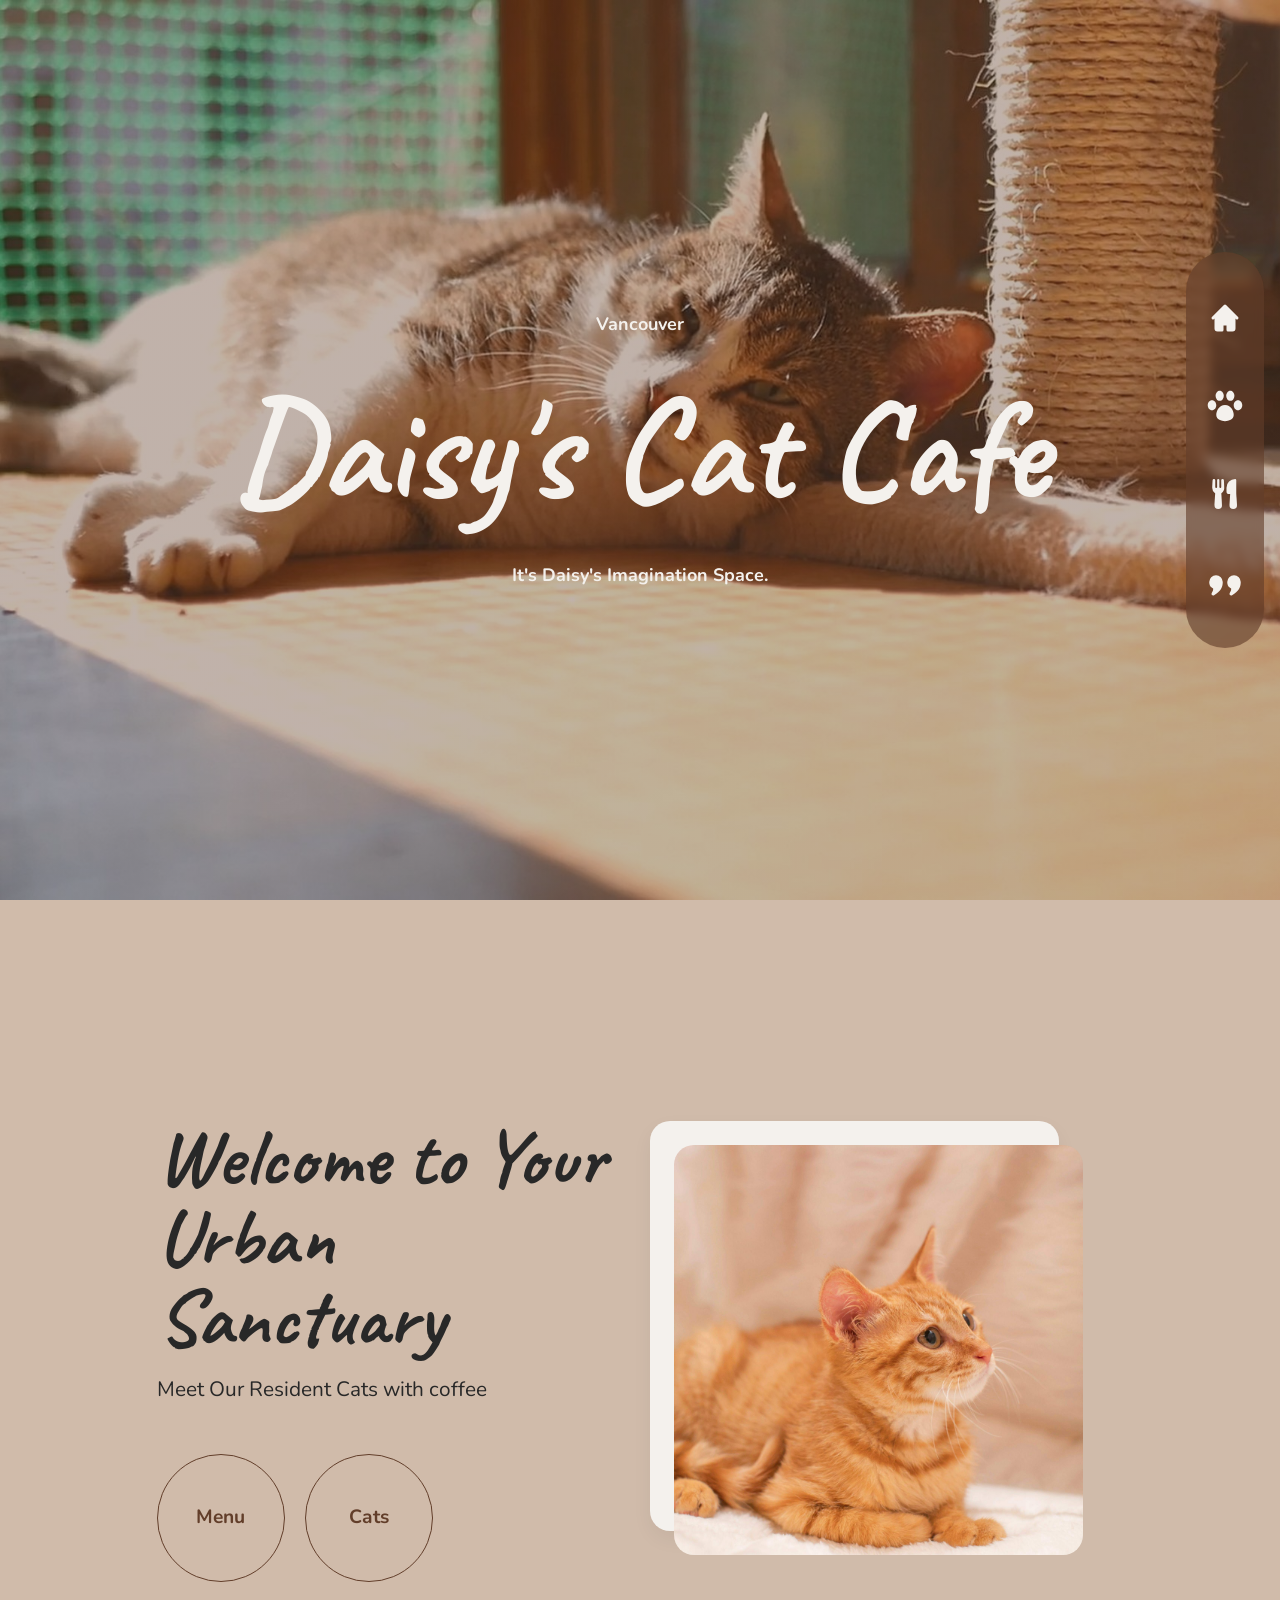
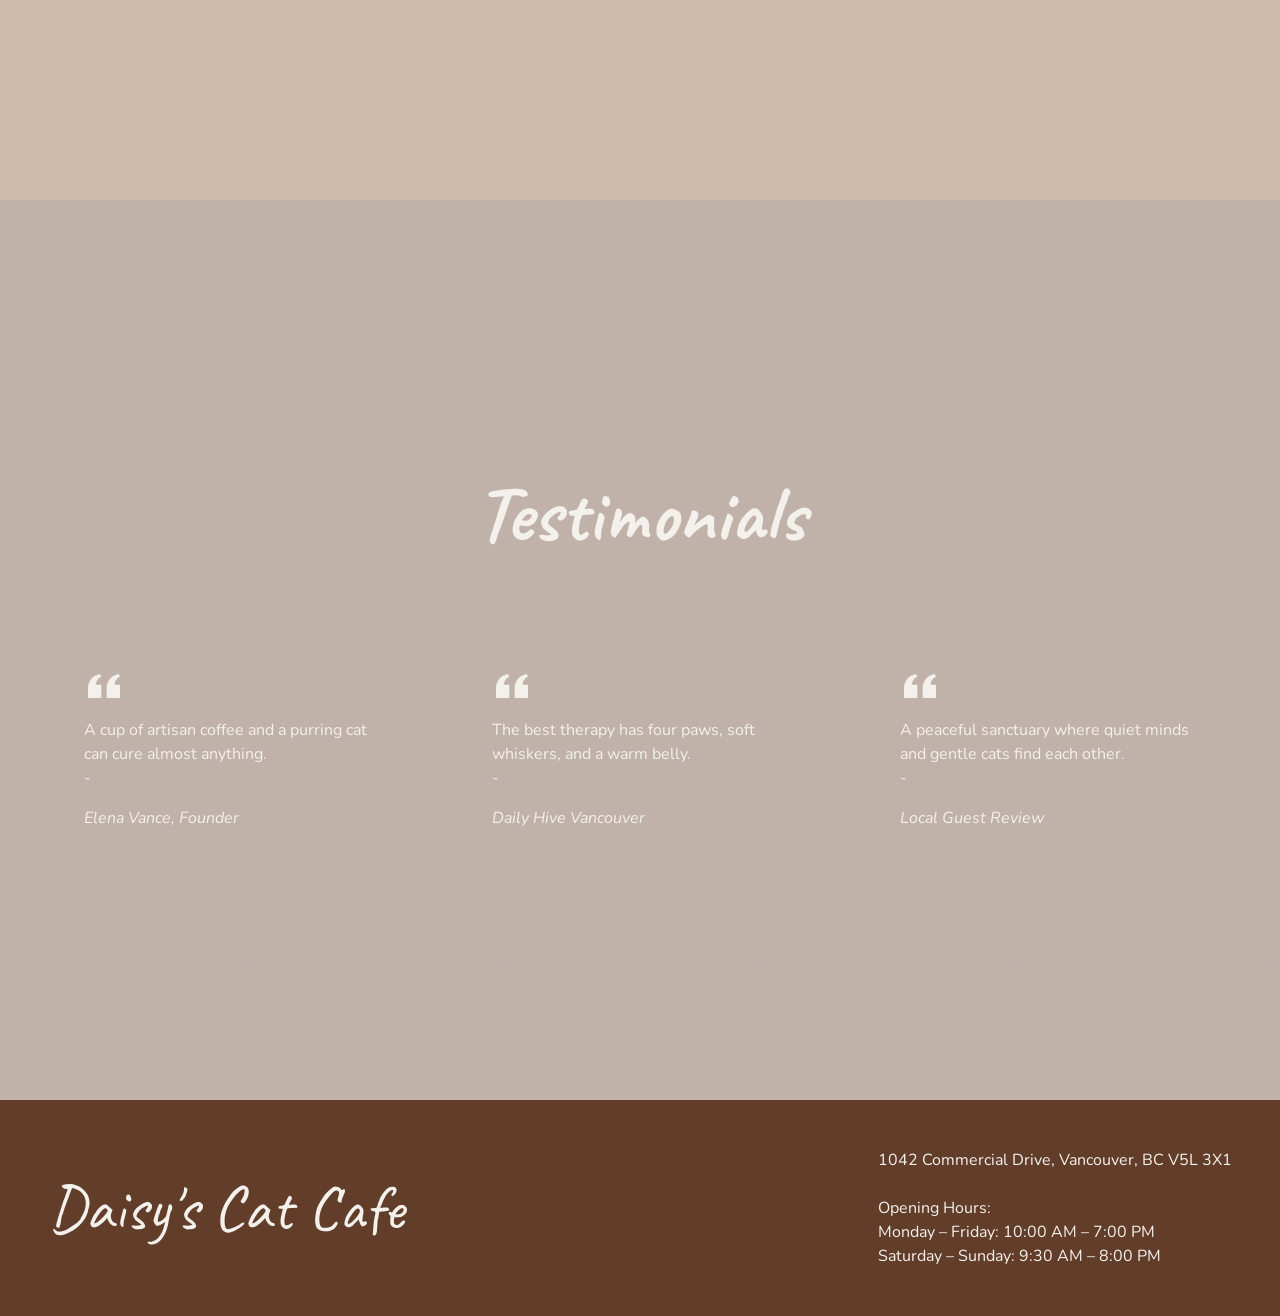
==== index.html @ c7d5223c "home and credits page completed" ====
<!doctype html>
<html lang="en">
  <head>
    <meta charset="utf-8" />
    <meta name="viewport" content="width=device-width,initial-scale=1" />
    <title>Country Website</title>
    <!-- favicon -->
    <link rel="icon" type="image/svg+xml" href="images/favicon.svg" />
    <link rel="icon" type="image/x-icon" href="images/favicon.ico" />
    <link
      rel="apple-touch-icon"
      sizes="180x180"
      href="images/apple-touch-icon.png"
    />
    <link rel="manifest" href="images/site.webmanifest" />
    <!-- Google Fonts -->
    <link rel="preconnect" href="https://fonts.googleapis.com" />
    <link rel="preconnect" href="https://fonts.gstatic.com" crossorigin />
    <link
      href="https://fonts.googleapis.com/css2?family=Caveat:wght@400..700&family=Playfair:ital,opsz,wght@0,5..1200,300..900;1,5..1200,300..900&family=Roboto:ital,wght@0,100..900;1,100..900&display=swap"
      rel="stylesheet"
    />
    <link rel="preconnect" href="https://fonts.googleapis.com" />
    <link rel="preconnect" href="https://fonts.gstatic.com" crossorigin />
    <link
      href="https://fonts.googleapis.com/css2?family=Caveat:wght@400..700&family=Nunito:ital,wght@0,200..1000;1,200..1000&family=Playfair:ital,opsz,wght@0,5..1200,300..900;1,5..1200,300..900&family=Roboto:ital,wght@0,100..900;1,100..900&display=swap"
      rel="stylesheet"
    />

    <link rel="stylesheet" href="styles/normalize-fwd.css" />
    <link rel="stylesheet" href="styles/styles.css" />
  </head>

  <body>
    <div class="fixed-background"></div>
    <div class="site-wrapper">
      <header class="site-header">
        <nav class="site-navigation" id="site-navigation">
          <ul class="nav-menu" id="header-menu">
            <li>
              <a href="index.html" class="icon-link" aria-label="Home">
                <svg
                  xmlns="http://www.w3.org/2000/svg"
                  viewBox="0 0 24 24"
                  width="36"
                  height="36"
                >
                  <path
                    fill="currentColor"
                    fill-rule="evenodd"
                    d="M11.293 3.293a1 1 0 0 1 1.414 0l6 6l2 2a1 1 0 0 1-1.414 1.414L19 12.414V19a2 2 0 0 1-2 2h-3a1 1 0 0 1-1-1v-3h-2v3a1 1 0 0 1-1 1H7a2 2 0 0 1-2-2v-6.586l-.293.293a1 1 0 0 1-1.414-1.414l2-2z"
                    clip-rule="evenodd"
                  />
                </svg>
              </a>
            </li>
            <li>
              <a href="cats.html">
                <svg xmlns="http://www.w3.org/2000/svg" viewBox="0 0 14 14" width="36" height="36" >
                  <path
                    fill="currentColor"
                    fill-rule="evenodd"
                    d="M4.933 1.084c-.494 0-.906.264-1.177.621a2.2 2.2 0 0 0-.425 1.326c0 .5.153.97.425 1.327c.271.357.683.62 1.177.62c.493 0 .905-.263 1.177-.62a2.2 2.2 0 0 0 .425-1.327c0-.499-.154-.97-.425-1.326c-.272-.357-.684-.621-1.177-.621m4.134 0c-.493 0-.905.264-1.177.621a2.2 2.2 0 0 0-.425 1.326c0 .5.154.97.425 1.327c.272.357.684.62 1.177.62c.494 0 .906-.263 1.178-.62s.425-.827.425-1.327c0-.499-.154-.97-.425-1.326c-.272-.357-.684-.621-1.178-.621m2.986 3.675c-1.014 0-1.658.982-1.658 1.947s.644 1.948 1.658 1.948s1.658-.982 1.658-1.948s-.644-1.947-1.658-1.947m-10.106 0C.933 4.759.289 5.74.289 6.706s.644 1.948 1.658 1.948s1.658-.982 1.658-1.948S2.96 4.76 1.947 4.76M7 6.609c-1.166 0-2.028.625-2.579 1.4c-.543.762-.816 1.708-.816 2.477c0 .9.541 1.525 1.201 1.9c.65.368 1.465.53 2.194.53c.73 0 1.543-.162 2.193-.53c.66-.375 1.202-1 1.202-1.9c0-.769-.273-1.715-.817-2.478c-.55-.774-1.412-1.4-2.578-1.4"
                    clip-rule="evenodd"
                  />
                </svg>
              </a>
            </li>

            <li>
              <a href="menu.html">
                <svg xmlns="http://www.w3.org/2000/svg" viewBox="0 0 24 24" width="36" height="36" >
                  <path
                    fill="currentColor"
                    d="M3.743 2.816A.88.88 0 0 1 5.5 2.88v4.494a.625.625 0 1 0 1.25 0V2.75a.75.75 0 0 1 1.5 0v4.624a.625.625 0 1 0 1.25 0V2.88a.88.88 0 0 1 1.757-.064C11.3 3.428 11.5 6.37 11.5 8c0 1.35-.67 2.544-1.692 3.267c-.216.153-.268.315-.263.397c.123 1.878.455 7.018.455 7.833a2.5 2.5 0 0 1-5 0c0-.816.332-5.955.455-7.833c.005-.082-.047-.244-.263-.397A4 4 0 0 1 3.5 8c0-1.63.2-4.572.243-5.184M13 7.75A5.75 5.75 0 0 1 18.75 2a.75.75 0 0 1 .75.75v8.5c0 .318.106 1.895.225 3.642l.005.083c.13 1.908.27 3.983.27 4.522a2.5 2.5 0 0 1-5 0c0-.514.128-2.611.252-4.534c.062-.971.125-1.912.172-2.61l.023-.353h-.697A1.75 1.75 0 0 1 13 10.25z"
                  />
                </svg>
              </a>
            </li>

            <li>
              <a href="credits.html">
                <svg xmlns="http://www.w3.org/2000/svg" viewBox="0 0 16 16" width="36" height="36" >
                  <path
                    fill="currentColor"
                    d="M4 5a3.01 3.01 0 0 0-3 3c0 .725.153 1.4.54 1.956c.274.397.746.63 1.196.88c.005.79-.005.984-.629 2.023c-.407.678.377 1.443 1.045 1.02c1.418-.902 2.384-1.709 3.006-2.66C6.78 10.27 7 9.208 7 8a3.005 3.005 0 0 0-3-3m8 0a3.01 3.01 0 0 0-3 3c0 .725.153 1.4.54 1.956c.274.397.746.63 1.196.88c.005.79-.004.984-.629 2.023c-.407.678.377 1.443 1.045 1.02c1.418-.902 2.384-1.709 3.006-2.66C14.78 10.27 15 9.208 15 8a3.005 3.005 0 0 0-3-3"
                  />
                </svg>
              </a>
            </li>
          </ul>
        </nav>
      </header>

      <main class="site-main">
        <header class="page-header">
          <video
            class="hero-video"
            autoplay
            muted
            loop
            playsinline
            poster="images/hero-poster.jpg"
          >
            <source src="media/banner.mp4" type="video/mp4" />
            Your browser does not support the video tag.
          </video>

          <div class="hero-content">
            <p>Vancouver</p>
            <div>
              <h1>Daisy's Cat Cafe</h1>
              <p>It's Daisy's Imagination Space.</p>
            </div>
          </div>
        </header>

        <section id="about-me" class="section-about">
          <div class="about-card">
            <h2>Welcome to Your Urban Sanctuary</h2>
            <p>Meet Our Resident Cats with coffee</p>
            <div class="cta-button">
              <a href="menu.html"> Menu </a>
              <a href="cats.html"> Cats </a>
            </div>
          </div>
          <div class ="card-background">
            <img src="images/cat-4.jpg" alt="orange Cat picture" />
          </div>
        </section>

        <section id="testimonials" class="section-testimonials">
          <h2 class="testimonials-title">Testimonials</h2>
          <div class="testimonials-wrapper">
            <blockquote class="customer">
              <div class="customer-text">
                <svg
                  class="quote-icon"
                  aria-hidden="true"
                  viewBox="0 0 24 24"
                  width="40"
                  height="40"
                  fill="currentColor"
                >
                  <path
                    d="M14.017 21v-7.391c0-5.704 3.731-9.57 8.983-10.609l.995 2.151c-2.432.917-3.995 3.638-3.995 5.849h4v10h-9.983zm-14.017 0v-7.391c0-5.704 3.748-9.57 9-10.609l.996 2.151c-2.433.917-3.996 3.638-3.996 5.849h3.983v10h-9.983z"
                  />
                </svg>
                <p>
                  A cup of artisan coffee and a purring cat can cure almost
                  anything.<br />-
                </p>
                <cite class="customer-name">Elena Vance, Founder</cite>
              </div>
            </blockquote>

            <blockquote class="customer">
              <div class="customer-text">
                <svg
                  class="quote-icon"
                  aria-hidden="true"
                  viewBox="0 0 24 24"
                  width="40"
                  height="40"
                  fill="currentColor"
                >
                  <path
                    d="M14.017 21v-7.391c0-5.704 3.731-9.57 8.983-10.609l.995 2.151c-2.432.917-3.995 3.638-3.995 5.849h4v10h-9.983zm-14.017 0v-7.391c0-5.704 3.748-9.57 9-10.609l.996 2.151c-2.433.917-3.996 3.638-3.996 5.849h3.983v10h-9.983z"
                  />
                </svg>
                <p>
                  The best therapy has four paws, soft whiskers, and a warm
                  belly.<br />-
                </p>
                <cite class="customer-name">Daily Hive Vancouver</cite>
              </div>
            </blockquote>

            <blockquote class="customer">
              <div class="customer-text">
                <svg
                  class="quote-icon"
                  aria-hidden="true"
                  viewBox="0 0 24 24"
                  width="40"
                  height="40"
                  fill="currentColor"
                >
                  <path
                    d="M14.017 21v-7.391c0-5.704 3.731-9.57 8.983-10.609l.995 2.151c-2.432.917-3.995 3.638-3.995 5.849h4v10h-9.983zm-14.017 0v-7.391c0-5.704 3.748-9.57 9-10.609l.996 2.151c-2.433.917-3.996 3.638-3.996 5.849h3.983v10h-9.983z"
                  />
                </svg>
                <p>
                  A peaceful sanctuary where quiet minds and gentle cats find
                  each other.<br />-
                </p>
                <cite class="customer-name">Local Guest Review</cite>
              </div>
            </blockquote>
          </div>
        </section>
      </main>

      <footer id="contact" class="site-footer">
        <p class="site-logo">Daisy's Cat Cafe</p>
        <div class="footer-text">
          <p>
            1042 Commercial Drive, Vancouver, BC V5L 3X1 <br /><br />
            Opening Hours: <br />
            Monday – Friday: 10:00 AM – 7:00 PM <br />
            Saturday – Sunday: 9:30 AM – 8:00 PM
          </p>
        </div>
      </footer>
    </div>
  </body>
  <script src="scripts/scripts.js" ></script>
</html>
---- styles/styles.css ----
/*--------------------------------------------------------------
>>> TABLE OF CONTENTS:
----------------------------------------------------------------
# Generic (CALLED IN ANOTHER FILE)
	- Normalize
	- Box sizing
	- Media width
# Base
	- Typography
	- Elements
	- Links
# Layouts
# Components
	- Header
	- Main
	- Footer
--------------------------------------------------------------*/

/*--------------------------------------------------------------
# Base
--------------------------------------------------------------*/
:root {
  --bg-color: #f4f1ed;
  --primary-color: #d0bbaa;
  --secondary-color: #623e2a;
  --secondary-cover: #623e2a66;
}

/* Typography
--------------------------------------------- */
body {
  font-family: "Nunito", sans-serif;
  font-size: 1rem;
  font-weight: 400;
  line-height: 1.5;
  color: #282828;
  background-color: transparent;
  cursor: url("data:image/svg+xml;utf8,<svg xmlns='http://www.w3.org/2000/svg' viewBox='0 0 14 14' width='28' height='28'><path fill='%23C86D51' fill-rule='evenodd' clip-rule='evenodd' d='M4.933 1.084c-.494 0-.906.264-1.177.621a2.2 2.2 0 0 0-.425 1.326c0 .5.153.97.425 1.327c.271.357.683.62 1.177.62c.493 0 .905-.263 1.177-.62a2.2 2.2 0 0 0 .425-1.327c0-.499-.154-.97-.425-1.326c-.272-.357-.684-.621-1.177-.621m4.134 0c-.493 0-.905.264-1.177.621a2.2 2.2 0 0 0-.425 1.326c0 .5.154.97.425 1.327c.272.357.684.62 1.177.62c.494 0 .906-.263 1.178-.62s.425-.827.425-1.327c0-.499-.154-.97-.425-1.326c-.272-.357-.684-.621-1.178-.621m2.986 3.675c-1.014 0-1.658.982-1.658 1.947s.644 1.948 1.658 1.948s1.658-.982 1.658-1.948s-.644-1.947-1.658-1.947m-10.106 0C.933 4.759.289 5.74.289 6.706s.644 1.948 1.658 1.948s1.658-.982 1.658-1.948S2.96 4.76 1.947 4.76M7 6.609c-1.166 0-2.028.625-2.579 1.4c-.543.762-.816 1.708-.816 2.477c0 .9.541 1.525 1.201 1.9c.65.368 1.465.53 2.194.53c.73 0 1.543-.162 2.193-.53c.66-.375 1.202-1 1.202-1.9c0-.769-.273-1.715-.817-2.478c-.55-.774-1.412-1.4-2.578-1.4'/></svg>") 6 6, auto;

}

h1,
h2,
h3,
h4,
h5,
h6 {
  font-family: "Caveat", Times, serif;
  margin: 0;
  font-size: 1.75rem;
}

h1 {
  font-size: 5rem;
  line-height: 1;
  margin: 2rem 0;
  color: var(--bg-color);
}

h2 {
  font-size: 5rem;
}

h3 {
  font-size: 4rem;
}

@media (min-width: 50em) {
  h1 {
    font-size: 9rem;
  }
}

p {
  margin: 0;
  padding: 0;
}

/* Elements
--------------------------------------------- */
ul {
  text-decoration: none;
  padding: 0;
  margin: 0;
}
section {
  padding: 0 1rem;
}

/* Links
--------------------------------------------- */
a,
a:visited {
  color: var(--secondary-color);
  text-decoration: none;
}

a:hover,
a:focus,
a:active {
  text-decoration: underline;
}

/*--------------------------------------------------------------
# Layout
--------------------------------------------------------------*/
.site-wrapper {
  background-color: transparent;
  margin: 0 auto;
  width: 100%;
  overflow-x: hidden;
}
/*--------------------------------------------------------------
# Components
--------------------------------------------------------------*/

/* Header
--------------------------------------------- */
.site-header {
  background-color: #623e2a9f;
  backdrop-filter: blur(5px);
  display: flex;
  position: fixed;
  bottom: 0;
  left: 0;
  right: 0;
  padding: 0;
  z-index: 1000;
}
.site-navigation {
  width: 100%;
}
.site-navigation ul {
  list-style: none;
  padding: 0;
  margin: 0;
  display: flex;
  justify-content: space-around;
  align-items: center;
}
.site-navigation a {
  display: block;
  padding: 1rem;
  color: var(--bg-color);
}

@media (min-width: 65em) {
  .site-header {
    left: auto;
    top: 50%;
    bottom: auto;
    transform: translateY(-50%);
    border-radius: 50px;
    padding: 2rem 0;
    margin: 0 1rem 0 0;
  }

  .site-navigation {
    padding: 0 5px;
  }

  .site-navigation ul {
    display: flex;
    flex-direction: column;
    justify-content: space-around;
    gap: 20px;
  }

  .site-navigation a {
    display: flex;
    justify-content: center;
    align-items: center;
    transition:
      transform 0.2s ease,
      opacity 0.2s ease;
  }

  .site-navigation a :hover {
    color: white;
    transform: scale(1.05);
  }
}

/* Footer
--------------------------------------------- */
.site-footer {
  color: #f4f1ed;
  background-color: var(--secondary-color);
  display: flex;
  flex-direction: column;
  gap: 2rem;
  padding: 2rem 1rem 9rem 1rem;
  align-items: center;
  text-align: center;
}

.site-logo {
  font-family: "Caveat", Times, serif;
  font-size: 3rem;
}

@media (min-width: 50em) {
  .site-footer {
    flex-direction: row;
    justify-content: space-between;
    align-items: center;
    padding: 3rem;
  }
  .footer-text {
    text-align: left;
  }
  .site-logo {
    font-family: "Caveat", Times, serif;
    font-size: 4rem;
  }
}
/* ------------------------ */

/* Main
--------------------------------------------- */

/* Home Page */

.page-header {
  display: flex;
  flex-direction: column;
  align-items: center;
  justify-content: center;
  width: 100%;
  height: 800px;
}

.page-header video {
  width: 100%;
  height: 100%;
  object-fit: cover;
  object-position: center;
  position: relative;
}

.hero-content {
  position: absolute;
  top: 0;
  left: 0;
  right: 0;

  display: flex;
  flex-direction: column;
  justify-content: space-between;
  text-align: center;
  padding: 4rem 0;

  width: 100%;
  height: inherit;
  color: var(--bg-color);
  background-image: linear-gradient(
    var(--secondary-cover),
    var(--secondary-cover)
  );
}

.hero-content p {
  font-weight: 700;
  font-size: large;
}

@media (min-width: 50em) {
  .page-header {
    height: 100vh;
  }

  .page-header p {
    padding: 0.5rem 5rem;
    border-radius: 50px;
  }
  .hero-content {
    justify-content: center;
  }
}

.section-about {
  display: flex;
  flex-direction: column;
  align-items: flex-start;
  justify-content: center;
  padding: 10%;
  background-color: var(--primary-color);
}

.card-background {
  position: relative;
  display: block;
  margin: 2.5rem;
  border-radius: 20px;
  order: -1;
  width: 80%;
}
.card-background::before {
  content: "";
  position: absolute;
  top: -24px;
  left: -24px;
  width: 100%;
  height: 100%;
  background-color: var(--bg-color);
  border-radius: 20px;
  z-index: 0;
  box-shadow: 0 8px 20px rgba(0, 0, 0, 0.05);
}
.section-about img {
  position: relative;
  display: block;
  width: 100%;
  height: auto;
  aspect-ratio: 1 / 1;
  object-fit: cover;
  border-radius: 20px;
  z-index: 3;
}

.about-card {
  display: flex;
  flex-direction: column;
  padding: 2rem 0;
  gap: 10px;
}
.about-card h2 {
  font-size: 3rem;
  line-height: 1;
}
.cta-button {
  display: flex;
  gap: 20px;
  width: 100%;
  justify-content: end;
  margin: 2rem 0 0 0;
}

.cta-button a {
  display: flex;
  width: 5rem;
  aspect-ratio: 1/1;
  border: 1px solid var(--secondary-color);
  border-radius: 50%;
  align-items: center;
  justify-content: center;
}

.cta-button a:hover {
  background-color: var(--secondary-color);
  color: var(--bg-color);
  font-weight: 500;
  text-decoration: none;
}

@media (min-width: 50em) {
  .section-about {
    flex-direction: row;
    align-items: center;
    justify-content: center;
    gap: 1rem;
    height: 100vh;
  }
  .card-background {
    width: 40%;
  }
  .section-about img {
    width: auto;
  }
  .about-card {
    order: -1;
    width: 45%;
    gap: 1rem;
  }
  .about-card h2 {
    font-size: 5rem;
  }
  .about-card p {
    font-size: 1.3rem;
  }
  .cta-button {
    justify-content: start;
  }
  .cta-button a {
    font-weight: 700;
    font-size: larger;
    width: 8rem;
  }
}

.fixed-background {
  position: fixed;
  top: 0;
  left: 0;
  width: 100vw;
  height: 100vh;
  background-image: url("../images/quote-bg.jpg");
  background-size: cover;
  background-position: top center;
  background-repeat: no-repeat;
  z-index: -1;
}

.section-testimonials {
  display: flex;
  flex-direction: column;
  align-items: center;
  padding: 5rem 10%;
  color: var(--bg-color);
  background-image: linear-gradient(
    var(--secondary-cover),
    var(--secondary-cover)
  );
  -webkit-backdrop-filter: blur(10px);
  backdrop-filter: blur(10px);
}
.testimonials-wrapper {
  display: flex;
  flex-direction: column;
  justify-content: center;
  gap: 2rem;
}
.testimonials-title {
  padding-bottom: 2rem;
}

.customer-text {
  display: flex;
  flex-direction: column;
  justify-content: start;
  align-items: start;
  gap: 1rem;
}

@media (min-width: 50em) {
  .section-testimonials {
    height: 100vh;
    justify-content: center;
    gap: 3rem;
    padding: 1rem;
  }
  .testimonials-wrapper {
    flex-direction: row;
    flex-wrap: wrap;
    gap: auto;
  }
  .customer {
    width: calc(25% - 1rem);
  }
  .customer-text {
    flex-direction: column;
    justify-content: space-between;
    height: 10rem;
  }
}

/* Cats Page */

/* Menu Page */

/* credits Page */
.white-background {
  background-color: var(--bg-color);
  margin: 5%;
  padding: 5%;
  border-radius: 20px;

  display: flex;
  flex-direction: column;
  justify-content: center;
  align-items: start;
  gap: 2rem;
}
.dark-text {
  color: var(--secondary-color);
  font-size: 4rem;
}
.references {
  width: 100%;
}
.bottom-line {
  border-bottom: 1px solid var(--secondary-color);
  font-family: "Nunito", sans-serif;
  font-size: 1.5rem;
  line-height: 3rem;
  margin-bottom: 1rem;
}

@media (min-width: 50em) {
  .white-background {
    margin: 10%;
    padding: 10%;
  }
  .dark-text {
    font-size: 6rem;
  }
}
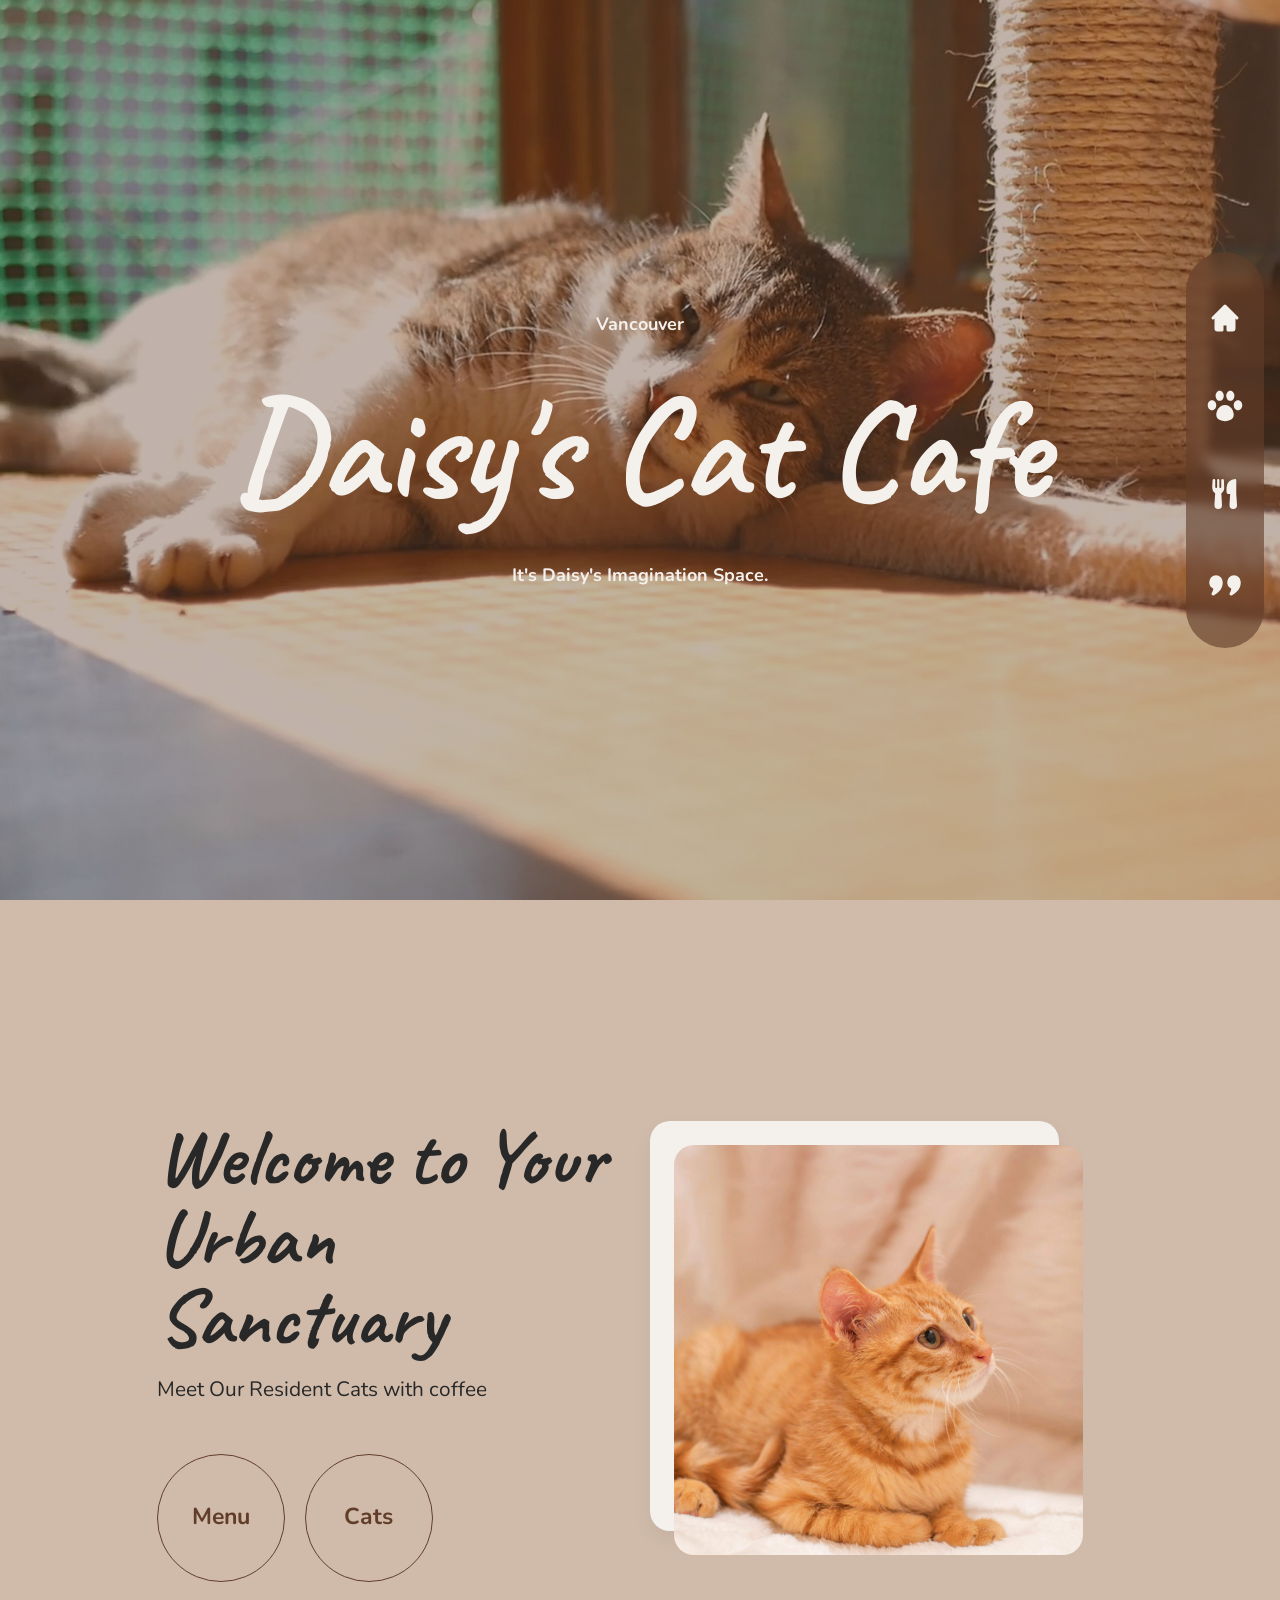
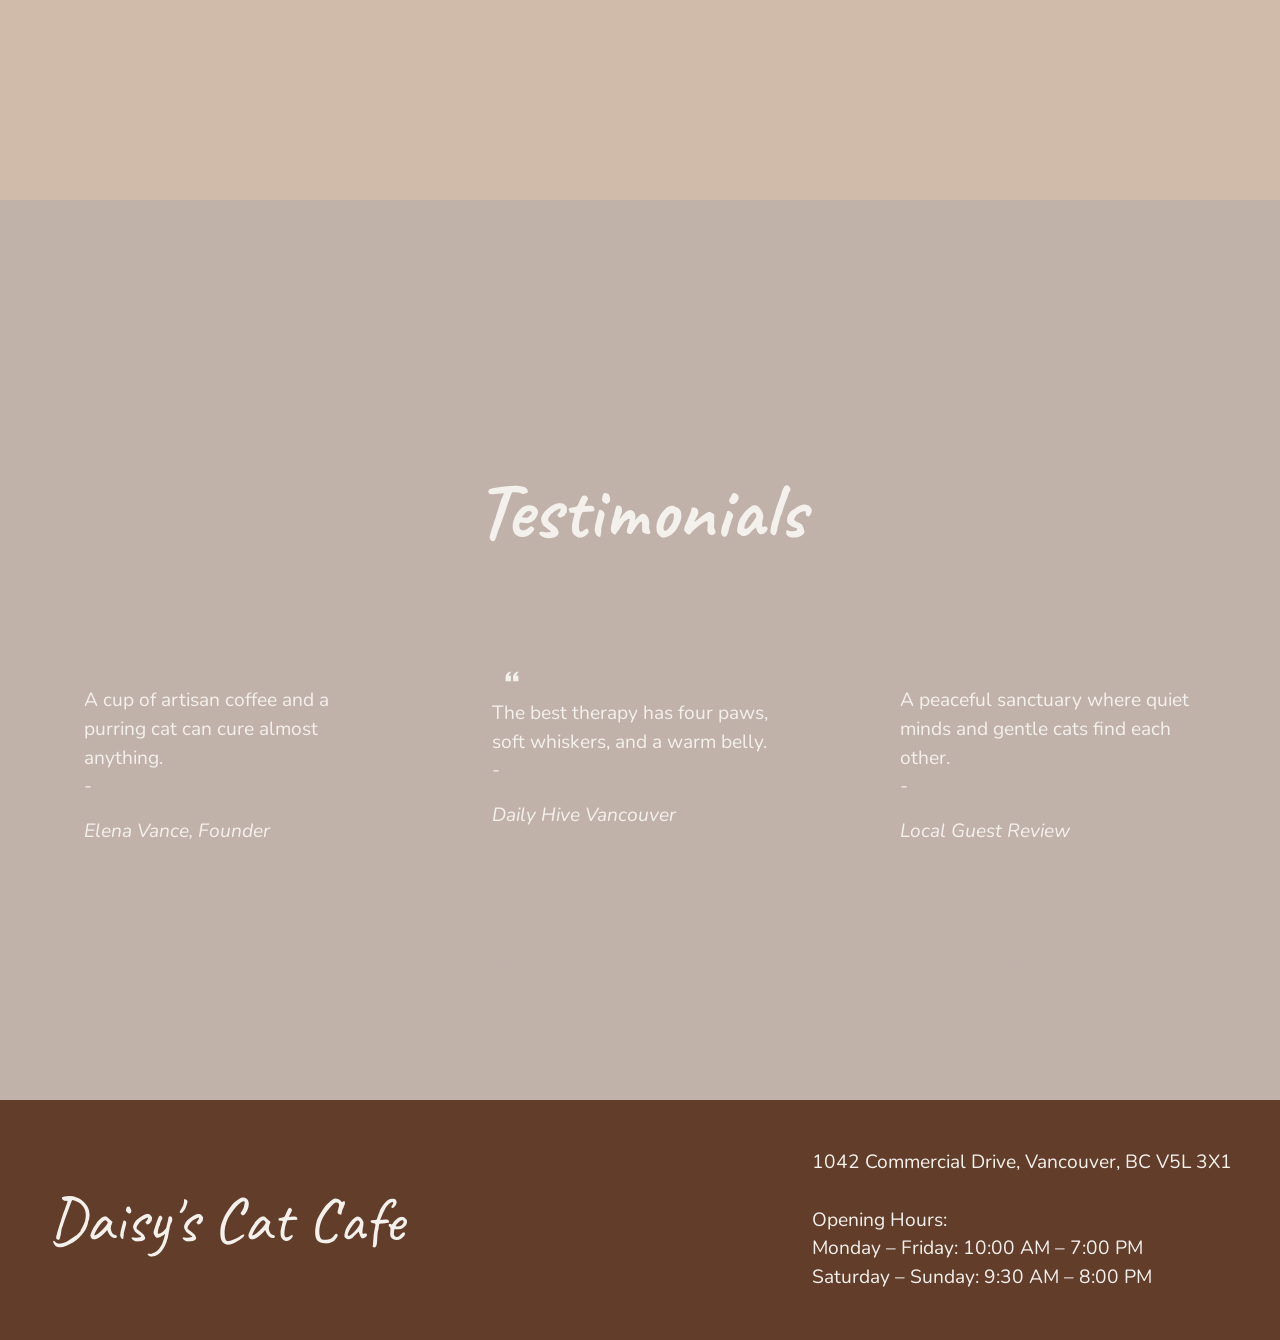
==== commit 4016ef88: "cats page completed" ====
--- a/index.html
+++ b/index.html
@@ -115,7 +115,7 @@
           </div>
         </header>
 
-        <section id="about-me" class="section-about">
+        <section id="about-me" class="section-about primary-bg">
           <div class="about-card">
             <h2>Welcome to Your Urban Sanctuary</h2>
             <p>Meet Our Resident Cats with coffee</p>
--- a/styles/styles.css
+++ b/styles/styles.css
@@ -30,7 +30,7 @@
 --------------------------------------------- */
 body {
   font-family: "Nunito", sans-serif;
-  font-size: 1rem;
+  font-size: 1.2rem;
   font-weight: 400;
   line-height: 1.5;
   color: #282828;
@@ -76,6 +76,7 @@
   padding: 0;
 }
 
+
 /* Elements
 --------------------------------------------- */
 ul {
@@ -284,6 +285,8 @@
   align-items: flex-start;
   justify-content: center;
   padding: 10%;
+}
+.primary-bg{
   background-color: var(--primary-color);
 }
 
@@ -455,6 +458,100 @@
 }
 
 /* Cats Page */
+.display-none{
+  display:none;
+}
+.white-bg{
+  background-color: var(--bg-color);
+}
+.round-bottom-corner{
+  border-radius: 0 0 50px 50px;
+}
+.cat-details-table{
+  text-align: left;
+  width: 100%;
+  max-width: 500px;
+  margin-left: 1rem;
+}
+.cat-details-table th {
+  width: 80px;        
+  text-align: left;
+  vertical-align: top;
+  padding: 0.5rem 1rem 0.5rem 0;
+  font-family: var(--font-body, sans-serif);
+  font-weight: 700;
+  white-space: nowrap;    
+}
+.cat-details-table td {
+  text-align: left;
+  padding: 0.5rem 0;
+  line-height: 1.5;
+}
+.sr-only {
+  position: absolute;
+  width: 1px;
+  height: 1px;
+  padding: 0;
+  margin: -1px;
+  overflow: hidden;
+  clip: rect(0, 0, 0, 0);
+  border: 0;
+}
+.cats-grid{
+  display: flex;
+  flex-direction: column;
+  width:100%;
+  padding:2rem 10%;
+  gap:1rem;
+  margin:5rem 0;
+}
+.cat-card{
+  padding:0;
+  margin:0;
+}
+.cat-card img{
+  display:block;
+  width:100%;
+  height:100%;
+  aspect-ratio: 1/1;
+  object-fit: cover;
+  object-position: center;
+  border-radius: 20px;
+}
+.cat-info{
+  margin:1rem 0;
+  display:flex;
+  flex-direction: column;
+  gap:0;
+}
+.cat-age{
+  font-size:1rem;
+}
+.cat-name{
+  font-size: 2rem;
+  line-height: 1.5;
+}
+
+@media (min-width: 50em) {
+  .round-bottom-corner{
+  border-radius: 0;
+  }
+  .cats-grid{
+  display: grid;
+  grid-template-columns: repeat(3, 1fr);  
+  gap: 2.5rem 1.5rem;  
+  max-width: 70rem; 
+  margin: 0 auto; 
+  padding: 0 1.5rem; 
+  margin-bottom: 5rem;
+  }
+  .cat-card img{
+    height:auto;
+  }
+  .white-bg{
+    background-color: var(--primary-color);
+  }
+}
 
 /* Menu Page */
 
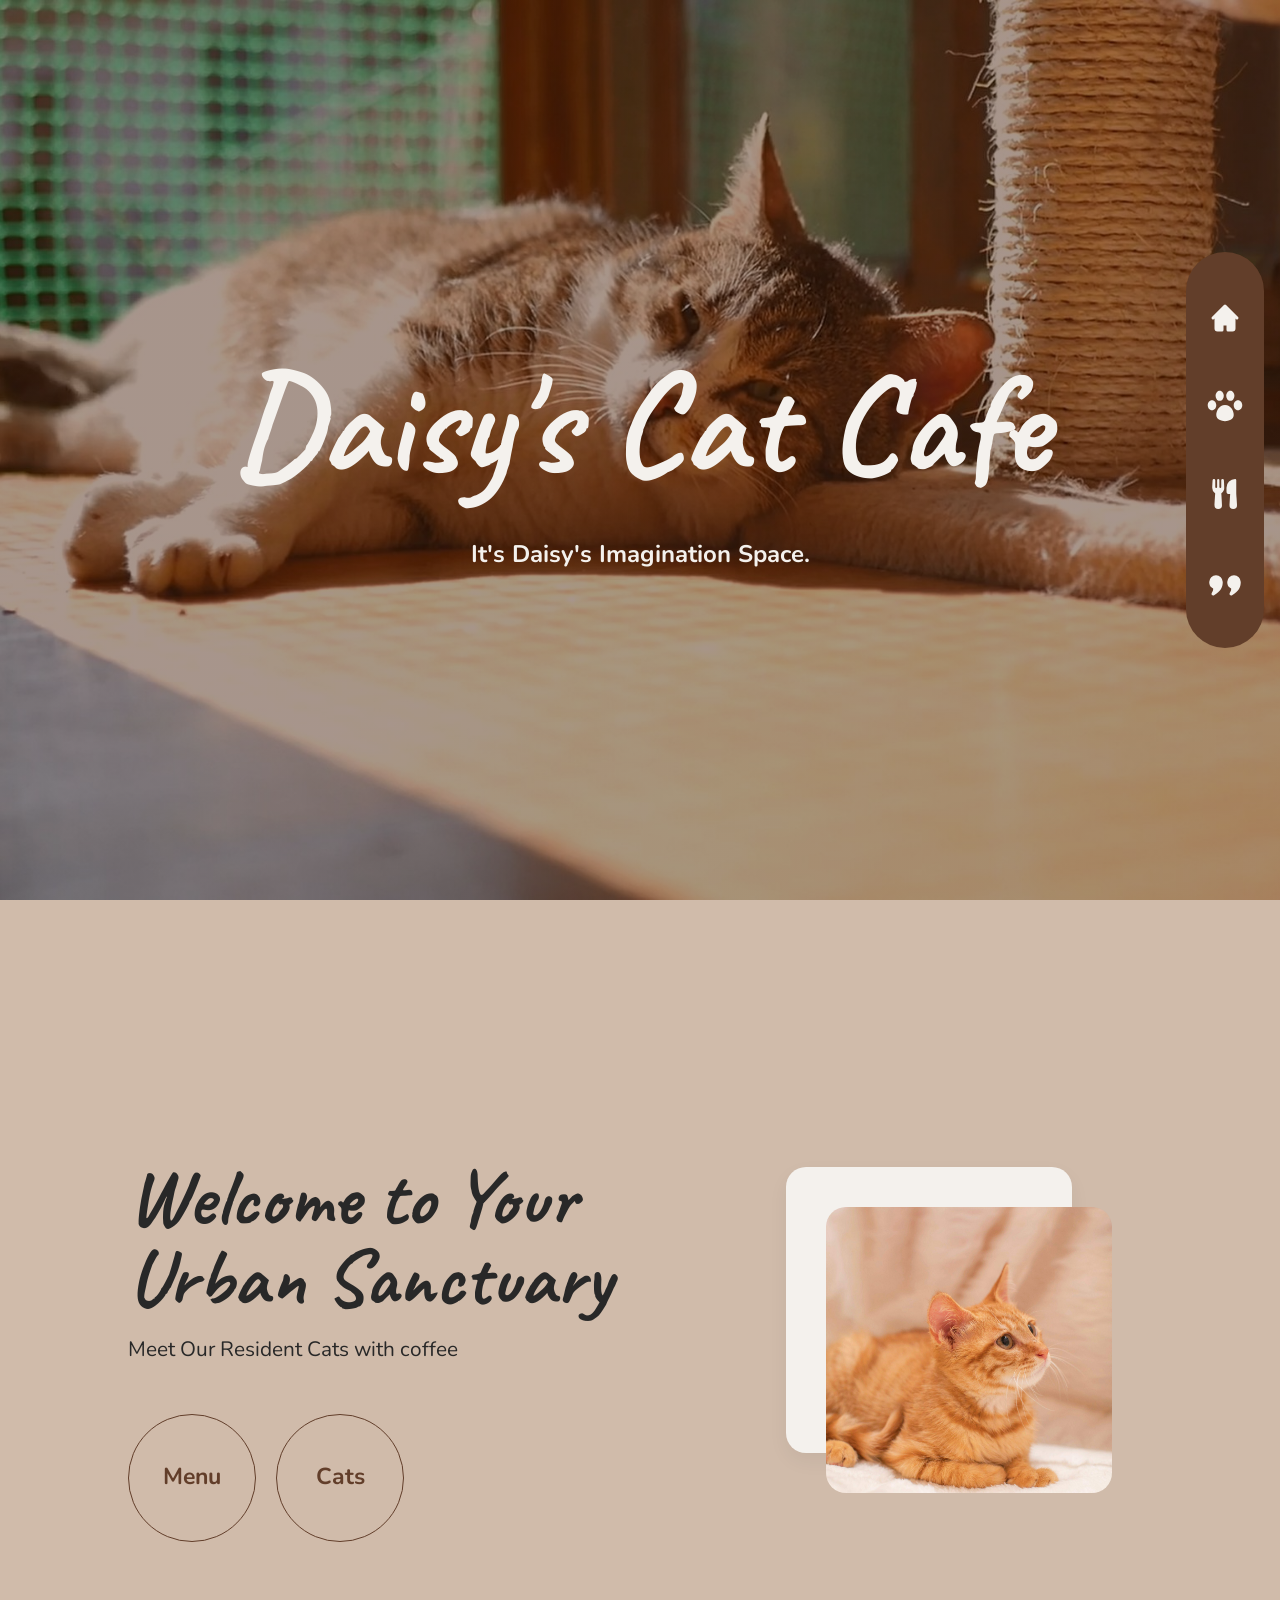
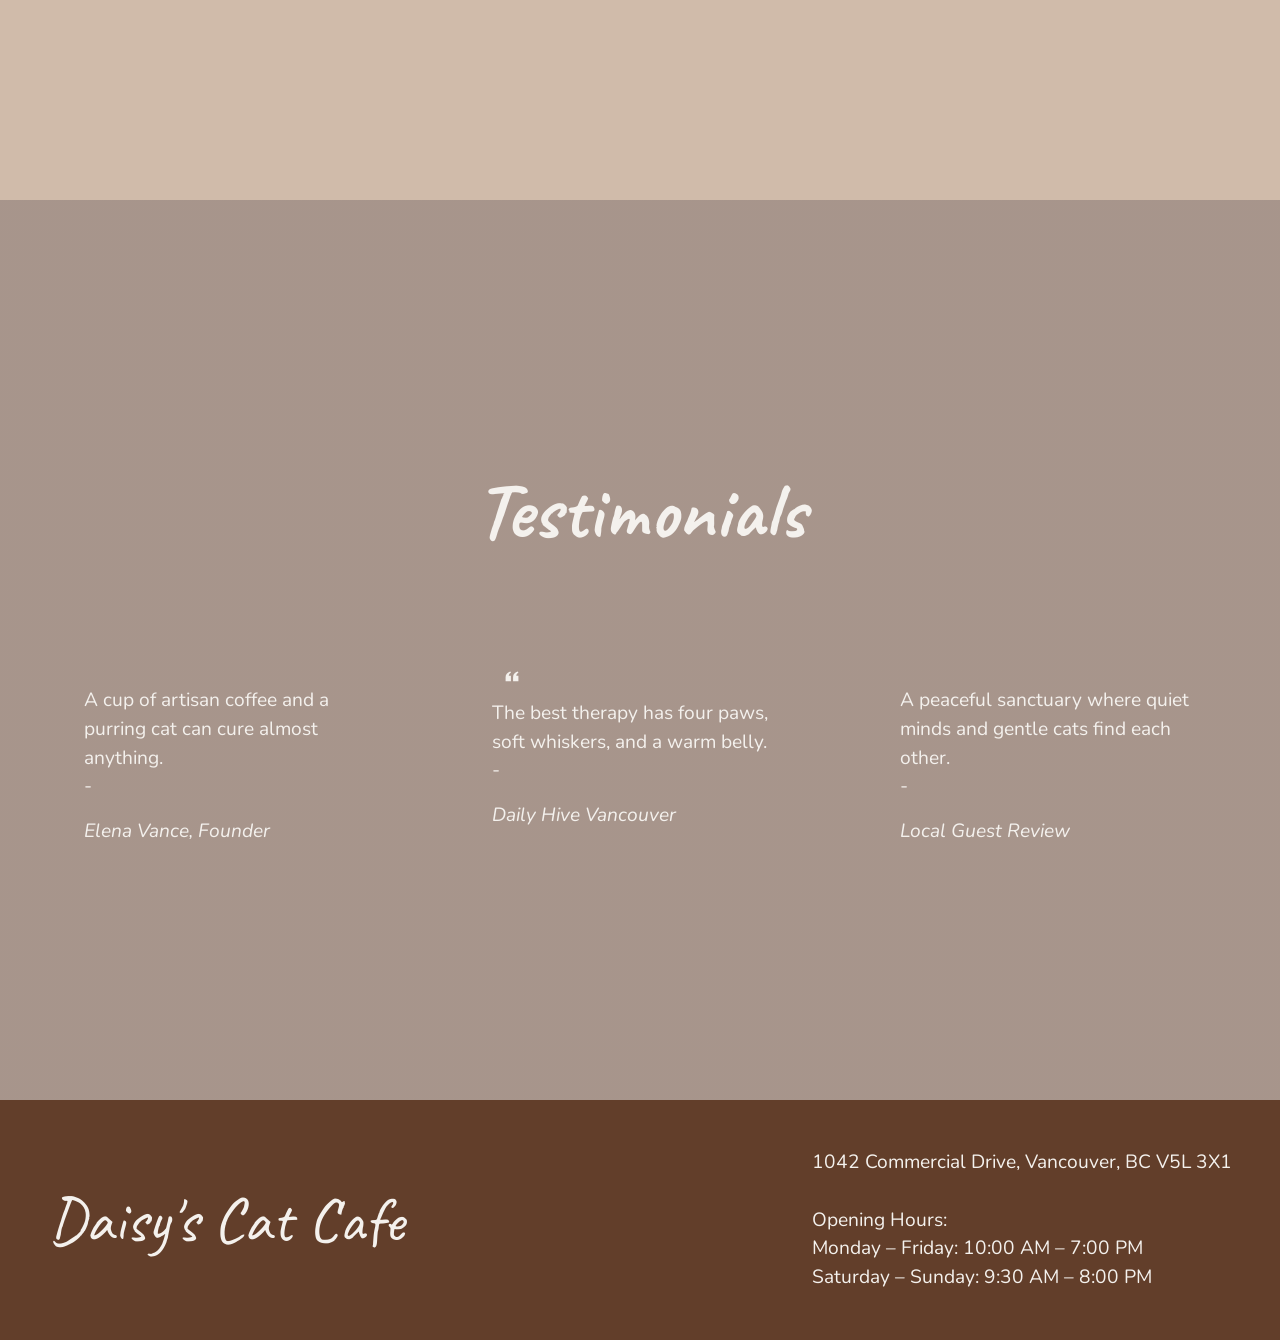
==== commit 1689dde4: "cats: addressed display-none problem" ====
--- a/index.html
+++ b/index.html
@@ -107,7 +107,6 @@
           </video>
 
           <div class="hero-content">
-            <p>Vancouver</p>
             <div>
               <h1>Daisy's Cat Cafe</h1>
               <p>It's Daisy's Imagination Space.</p>
--- a/styles/styles.css
+++ b/styles/styles.css
@@ -23,7 +23,7 @@
   --bg-color: #f4f1ed;
   --primary-color: #d0bbaa;
   --secondary-color: #623e2a;
-  --secondary-cover: #623e2a66;
+  --secondary-cover: #3e160174;
 }
 
 /* Typography
@@ -35,8 +35,10 @@
   line-height: 1.5;
   color: #282828;
   background-color: transparent;
-  cursor: url("data:image/svg+xml;utf8,<svg xmlns='http://www.w3.org/2000/svg' viewBox='0 0 14 14' width='28' height='28'><path fill='%23C86D51' fill-rule='evenodd' clip-rule='evenodd' d='M4.933 1.084c-.494 0-.906.264-1.177.621a2.2 2.2 0 0 0-.425 1.326c0 .5.153.97.425 1.327c.271.357.683.62 1.177.62c.493 0 .905-.263 1.177-.62a2.2 2.2 0 0 0 .425-1.327c0-.499-.154-.97-.425-1.326c-.272-.357-.684-.621-1.177-.621m4.134 0c-.493 0-.905.264-1.177.621a2.2 2.2 0 0 0-.425 1.326c0 .5.154.97.425 1.327c.272.357.684.62 1.177.62c.494 0 .906-.263 1.178-.62s.425-.827.425-1.327c0-.499-.154-.97-.425-1.326c-.272-.357-.684-.621-1.178-.621m2.986 3.675c-1.014 0-1.658.982-1.658 1.947s.644 1.948 1.658 1.948s1.658-.982 1.658-1.948s-.644-1.947-1.658-1.947m-10.106 0C.933 4.759.289 5.74.289 6.706s.644 1.948 1.658 1.948s1.658-.982 1.658-1.948S2.96 4.76 1.947 4.76M7 6.609c-1.166 0-2.028.625-2.579 1.4c-.543.762-.816 1.708-.816 2.477c0 .9.541 1.525 1.201 1.9c.65.368 1.465.53 2.194.53c.73 0 1.543-.162 2.193-.53c.66-.375 1.202-1 1.202-1.9c0-.769-.273-1.715-.817-2.478c-.55-.774-1.412-1.4-2.578-1.4'/></svg>") 6 6, auto;
-
+  cursor:
+    url("data:image/svg+xml;utf8,<svg xmlns='http://www.w3.org/2000/svg' viewBox='0 0 14 14' width='28' height='28'><path fill='%23C86D51' fill-rule='evenodd' clip-rule='evenodd' d='M4.933 1.084c-.494 0-.906.264-1.177.621a2.2 2.2 0 0 0-.425 1.326c0 .5.153.97.425 1.327c.271.357.683.62 1.177.62c.493 0 .905-.263 1.177-.62a2.2 2.2 0 0 0 .425-1.327c0-.499-.154-.97-.425-1.326c-.272-.357-.684-.621-1.177-.621m4.134 0c-.493 0-.905.264-1.177.621a2.2 2.2 0 0 0-.425 1.326c0 .5.154.97.425 1.327c.272.357.684.62 1.177.62c.494 0 .906-.263 1.178-.62s.425-.827.425-1.327c0-.499-.154-.97-.425-1.326c-.272-.357-.684-.621-1.178-.621m2.986 3.675c-1.014 0-1.658.982-1.658 1.947s.644 1.948 1.658 1.948s1.658-.982 1.658-1.948s-.644-1.947-1.658-1.947m-10.106 0C.933 4.759.289 5.74.289 6.706s.644 1.948 1.658 1.948s1.658-.982 1.658-1.948S2.96 4.76 1.947 4.76M7 6.609c-1.166 0-2.028.625-2.579 1.4c-.543.762-.816 1.708-.816 2.477c0 .9.541 1.525 1.201 1.9c.65.368 1.465.53 2.194.53c.73 0 1.543-.162 2.193-.53c.66-.375 1.202-1 1.202-1.9c0-.769-.273-1.715-.817-2.478c-.55-.774-1.412-1.4-2.578-1.4'/></svg>")
+      6 6,
+    auto;
 }
 
 h1,
@@ -76,7 +78,6 @@
   padding: 0;
 }
 
-
 /* Elements
 --------------------------------------------- */
 ul {
@@ -87,7 +88,13 @@
 section {
   padding: 0 1rem;
 }
-
+img {
+  width: 100%;
+  height: 100%;
+  aspect-ratio: 1/1;
+  object-fit: cover;
+  object-position: center;
+}
 /* Links
 --------------------------------------------- */
 a,
@@ -118,7 +125,7 @@
 /* Header
 --------------------------------------------- */
 .site-header {
-  background-color: #623e2a9f;
+  background-color: var(--secondary-color);
   backdrop-filter: blur(5px);
   display: flex;
   position: fixed;
@@ -247,7 +254,7 @@
 
   display: flex;
   flex-direction: column;
-  justify-content: space-between;
+  justify-content: end;
   text-align: center;
   padding: 4rem 0;
 
@@ -273,6 +280,7 @@
   .page-header p {
     padding: 0.5rem 5rem;
     border-radius: 50px;
+    font-size: 1.5rem;
   }
   .hero-content {
     justify-content: center;
@@ -286,7 +294,7 @@
   justify-content: center;
   padding: 10%;
 }
-.primary-bg{
+.primary-bg {
   background-color: var(--primary-color);
 }
 
@@ -361,18 +369,24 @@
     flex-direction: row;
     align-items: center;
     justify-content: center;
-    gap: 1rem;
+    gap: 5%;
     height: 100vh;
   }
   .card-background {
-    width: 40%;
-  }
+    width: 28rem;
+  }
+  .card-background::before {
+  content: "";
+  top: -40px;
+  left: -40px;
+}
   .section-about img {
     width: auto;
   }
+  
   .about-card {
     order: -1;
-    width: 45%;
+    width: max-content;
     gap: 1rem;
   }
   .about-card h2 {
@@ -457,30 +471,30 @@
   }
 }
 
-/* Cats Page */
-.display-none{
-  display:none;
-}
-.white-bg{
+/* Cats Page--------------------------------------- */
+.display-none {
+  display: none;
+}
+.white-bg {
   background-color: var(--bg-color);
 }
-.round-bottom-corner{
+.round-bottom-corner {
   border-radius: 0 0 50px 50px;
 }
-.cat-details-table{
+.cat-details-table {
   text-align: left;
   width: 100%;
   max-width: 500px;
   margin-left: 1rem;
 }
 .cat-details-table th {
-  width: 80px;        
+  width: 80px;
   text-align: left;
   vertical-align: top;
   padding: 0.5rem 1rem 0.5rem 0;
   font-family: var(--font-body, sans-serif);
   font-weight: 700;
-  white-space: nowrap;    
+  white-space: nowrap;
 }
 .cat-details-table td {
   text-align: left;
@@ -497,63 +511,289 @@
   clip: rect(0, 0, 0, 0);
   border: 0;
 }
-.cats-grid{
-  display: flex;
-  flex-direction: column;
-  width:100%;
-  padding:2rem 10%;
-  gap:1rem;
-  margin:5rem 0;
-}
-.cat-card{
-  padding:0;
-  margin:0;
-}
-.cat-card img{
-  display:block;
-  width:100%;
-  height:100%;
+.cats-grid {
+  display: flex;
+  flex-direction: column;
+  width: 100%;
+  padding: 2rem 10%;
+  gap: 1rem;
+  margin: 5rem 0;
+}
+.cat-card {
+  padding: 0;
+  margin: 0;
+}
+.cat-card img {
+  display: block;
+  width: 100%;
+  height: 100%;
   aspect-ratio: 1/1;
   object-fit: cover;
   object-position: center;
   border-radius: 20px;
 }
-.cat-info{
-  margin:1rem 0;
-  display:flex;
-  flex-direction: column;
-  gap:0;
-}
-.cat-age{
-  font-size:1rem;
-}
-.cat-name{
+.cat-info {
+  margin: 1rem 0;
+  display: flex;
+  flex-direction: column;
+  gap: 0;
+}
+.cat-age {
+  font-size: 1rem;
+}
+.cat-name {
   font-size: 2rem;
   line-height: 1.5;
 }
 
 @media (min-width: 50em) {
-  .round-bottom-corner{
-  border-radius: 0;
-  }
-  .cats-grid{
+  .round-bottom-corner {
+    border-radius: 0;
+  }
+  .cats-grid {
+    display: grid;
+    grid-template-columns: repeat(3, 1fr);
+    gap: 2.5rem 1.5rem;
+    max-width: 70rem;
+    margin: 0 auto;
+    padding: 0 1.5rem;
+    margin-bottom: 5rem;
+  }
+  .cat-card img {
+    height: auto;
+  }
+  .white-bg {
+    background-color: var(--primary-color);
+  }
+}
+
+/* Menu Page */
+.menu-header {
+  display: flex;
+  flex-direction: column;
+  align-items: center;
+  justify-content: center;
+  width: 100%;
+  height: 70vh;
+}
+.menu-header img {
+  width: 100%;
+  height: 100%;
+  object-fit: cover;
+  object-position: left;
+  position: relative;
+}
+.menu-banner-content {
+  position: absolute;
+  display: flex;
+  flex-direction: column;
+  justify-content: center;
+  text-align: center;
+  padding: 4rem 0;
+
+  width: 100%;
+  height: inherit;
+  color: var(--bg-color);
+  background-image: linear-gradient(
+    var(--secondary-cover),
+    var(--secondary-cover)
+  );
+}
+@media (min-width: 50em) {
+  .menu-header {
+    height: 100vh;
+  }
+}
+
+.padding-general {
+  padding: 10%;
+}
+
+.menu-table-wrapper h2 {
+  font-size: 3rem;
+  margin: 1rem 0;
+  color: var(--secondary-color);
+}
+.menu-table {
+  text-align: left;
+}
+.menu-table h3 {
+  font-size: 1.8rem;
+}
+.menu-table p {
+  font-size: 1rem;
+  font-weight: 400;
+}
+.menu-table td {
+  font-weight: 800;
+  color: var(--secondary-color);
+}
+.menu-table th {
+  padding-bottom: 1rem;
+}
+@media (min-width: 50em) {
+  .padding-general {
+    padding: 8%;
+  }
+  .menu-table-wrapper {
+    display: flex;
+    flex-direction: column;
+    align-items: center;
+    gap: 2rem;
+  }
+  .menu-table-wrapper h2 {
+    font-size: 4rem;
+    max-width: 50rem;
+    text-align: center;
+  }
+  .menu-table {
+    position: relative;
+    width: 100%;
+    padding: 2rem;
+    max-width: 50rem;
+    border-collapse: collapse;
+    background-color: transparent;
+  }
+  .menu-table:before {
+    content: "";
+    position: absolute;
+    top: 40px;
+    left: 40px;
+    width: 100%;
+    height: 100%;
+    background-color: var(--secondary-color);
+    border-radius: 20px;
+    z-index: 0;
+    box-shadow: 0 8px 20px rgba(0, 0, 0, 0.05);
+  }
+  .menu-table tbody {
+    position: relative;
+    z-index: 1;
+    display: block;
+    background-color: var(--bg-color);
+    padding: 2.5rem;
+    border-radius: 20px;
+    width: 100%;
+    box-sizing: border-box;
+  }
+  .menu-table tr {
+    display: flex;
+    justify-content: space-between;
+    align-items: center;
+    width: 100%;
+    padding: 1.1rem 0;
+  }
+  .price {
+    font-size: 1.7rem;
+  }
+}
+
+.gallery-grid {
+  margin: 0;
   display: grid;
-  grid-template-columns: repeat(3, 1fr);  
-  gap: 2.5rem 1.5rem;  
-  max-width: 70rem; 
-  margin: 0 auto; 
-  padding: 0 1.5rem; 
-  margin-bottom: 5rem;
-  }
-  .cat-card img{
-    height:auto;
-  }
-  .white-bg{
+  grid-template-columns: repeat(3, 1fr);
+
+}
+@media (min-width: 50em) {
+  .gallery-grid {
+    grid-template-columns: repeat(5, 1fr);
+    grid-template-rows: 15rem 15rem;
+    gap: 2rem;
     background-color: var(--primary-color);
-  }
-}
-
-/* Menu Page */
+    padding-bottom: 2rem;
+  }
+  .gallery-item{
+    border-radius: 20px;
+  }
+  .item-1{
+    grid-column: 1;
+    grid-row: 1 / span 2;
+  }
+    .item-2{
+    grid-column: 2;
+    grid-row: 1;
+  }
+    .item-3{
+    grid-column: 3 / span 2;
+    grid-row: 1 / span 2;
+  }
+  .item-5{
+    display: none;
+  }
+    .item-6{
+    grid-column: 5;
+    grid-row: 1 / span 2;
+  }
+
+}
+
+.form-section {
+  content: "";
+  display: block;
+  background-image: linear-gradient(
+    var(--secondary-cover),
+    var(--secondary-cover)
+  );
+  width: 100%;
+  height: auto;
+  margin: 0;
+  padding: 20% 5%;
+}
+.menu-fixed-background {
+  position: fixed;
+  top: 0;
+  left: 0;
+  width: 100vw;
+  height: 100vh;
+  background-image: url("../images/form-bg.jpg");
+  background-size: cover;
+  background-position: top center;
+  background-repeat: no-repeat;
+  z-index: -1;
+  filter: blur(10px);
+}
+.form {
+  background-color: var(--bg-color);
+  display: flex;
+  flex-direction: column;
+  gap: 1rem;
+  max-width: 40rem;
+  margin: 0 auto;
+  padding: 3rem 1.5rem;
+  border-radius: 20px;
+}
+.form h2 {
+  font-size: 3rem;
+  text-align: center;
+}
+.form-row {
+  display: flex;
+  flex-direction: column;
+}
+input,
+textarea {
+  width: 100%;
+  padding: 0.5rem 1rem;
+  border: 1.5px solid var(--secondary-cover);
+  border-radius: 12px;
+}
+input:focus,
+textarea:focus {
+  outline: none;
+  border: 2px solid var(--secondary-color);
+}
+input[type="submit"] {
+  background-color: var(--secondary-color);
+  color: var(--bg-color);
+  padding: 1rem 0;
+  margin-top: 1rem;
+}
+
+@media (min-width: 50em) {
+  .form-section {
+    padding: 6rem 0;
+  }
+}
 
 /* credits Page */
 .white-background {
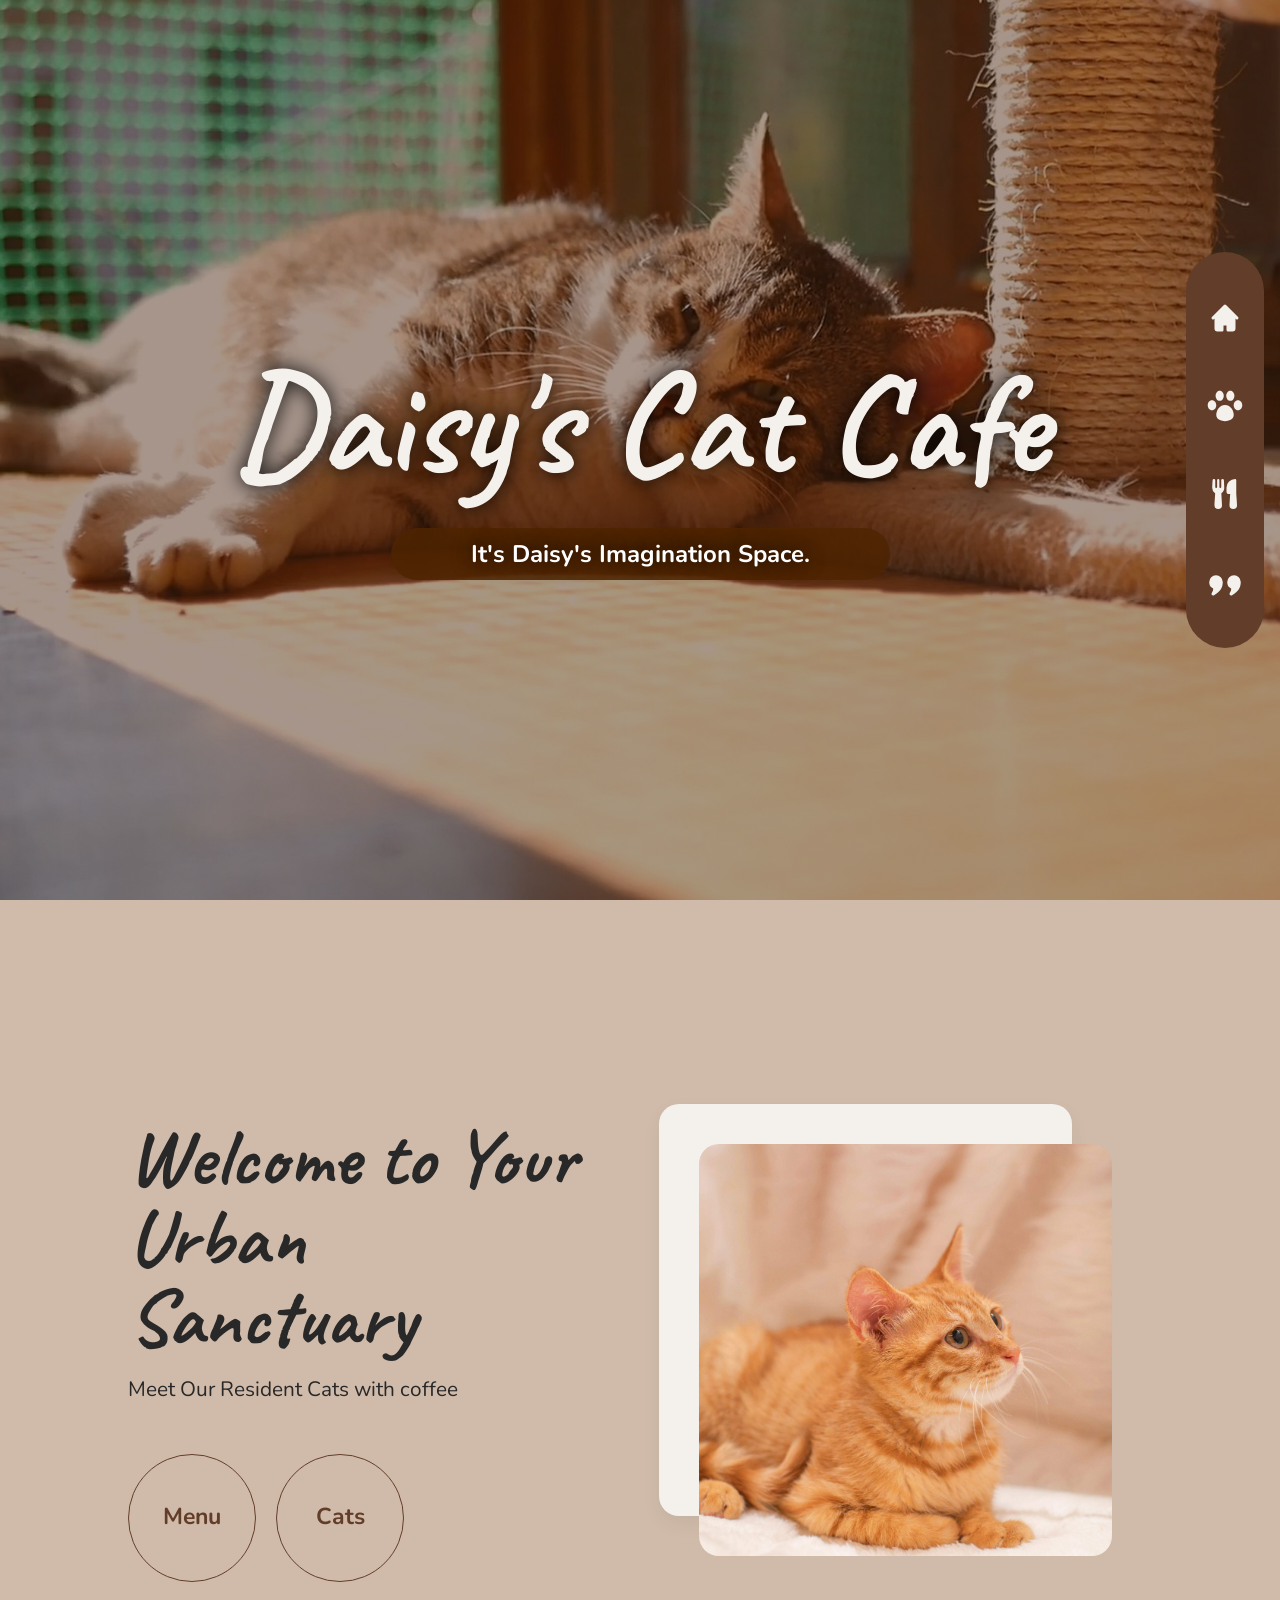
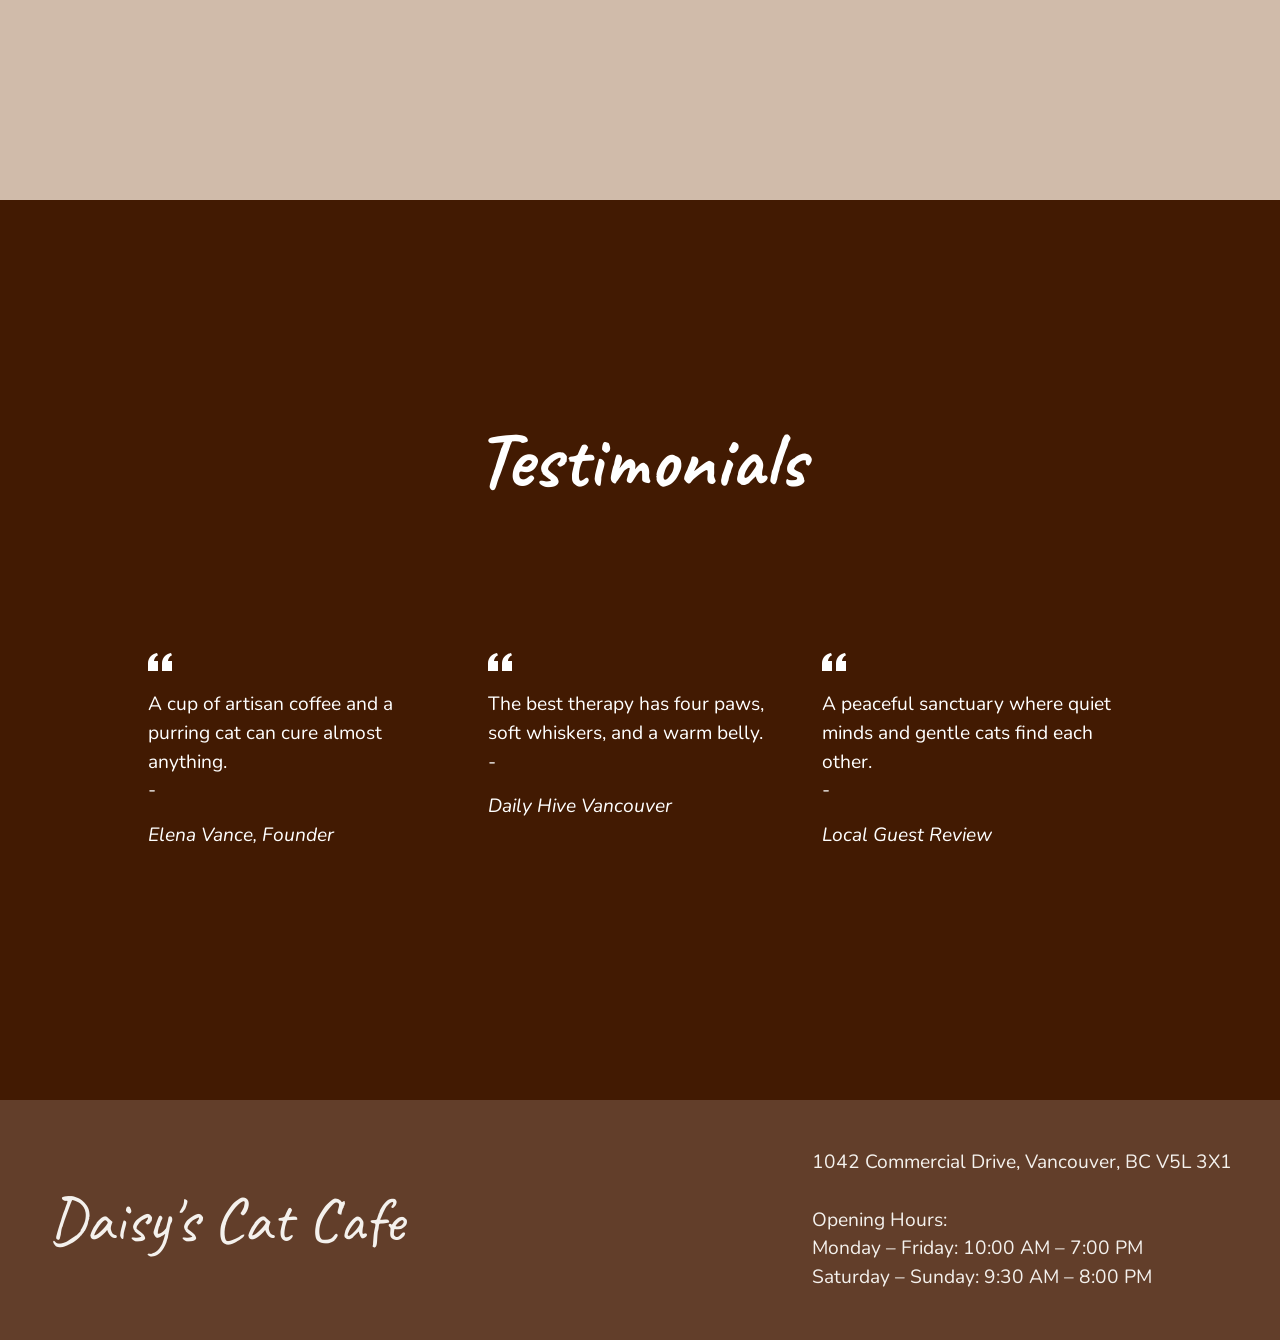
==== commit 853ea603: "home: address contrast problem" ====
--- a/index.html
+++ b/index.html
@@ -32,7 +32,6 @@
   </head>
 
   <body>
-    <div class="fixed-background"></div>
     <div class="site-wrapper">
       <header class="site-header">
         <nav class="site-navigation" id="site-navigation">
@@ -92,8 +91,8 @@
         </nav>
       </header>
 
-      <main class="site-main">
-        <header class="page-header">
+      <main>
+        <header id="hero" class="page-header">
           <video
             class="hero-video"
             autoplay
@@ -107,10 +106,9 @@
           </video>
 
           <div class="hero-content">
-            <div>
+            
               <h1>Daisy's Cat Cafe</h1>
               <p>It's Daisy's Imagination Space.</p>
-            </div>
           </div>
         </header>
 
@@ -123,16 +121,15 @@
               <a href="cats.html"> Cats </a>
             </div>
           </div>
-          <div class ="card-background">
+          <div class ="card-image">
             <img src="images/cat-4.jpg" alt="orange Cat picture" />
           </div>
         </section>
 
-        <section id="testimonials" class="section-testimonials">
+        <section id="testimonials" class="section-testimonials dark-bg">
           <h2 class="testimonials-title">Testimonials</h2>
           <div class="testimonials-wrapper">
             <blockquote class="customer">
-              <div class="customer-text">
                 <svg
                   class="quote-icon"
                   aria-hidden="true"
@@ -150,11 +147,10 @@
                   anything.<br />-
                 </p>
                 <cite class="customer-name">Elena Vance, Founder</cite>
-              </div>
+
             </blockquote>
 
             <blockquote class="customer">
-              <div class="customer-text">
                 <svg
                   class="quote-icon"
                   aria-hidden="true"
@@ -172,11 +168,9 @@
                   belly.<br />-
                 </p>
                 <cite class="customer-name">Daily Hive Vancouver</cite>
-              </div>
             </blockquote>
 
             <blockquote class="customer">
-              <div class="customer-text">
                 <svg
                   class="quote-icon"
                   aria-hidden="true"
@@ -194,13 +188,12 @@
                   each other.<br />-
                 </p>
                 <cite class="customer-name">Local Guest Review</cite>
-              </div>
             </blockquote>
           </div>
         </section>
       </main>
 
-      <footer id="contact" class="site-footer">
+      <footer id="footer" class="site-footer">
         <p class="site-logo">Daisy's Cat Cafe</p>
         <div class="footer-text">
           <p>
--- a/styles/styles.css
+++ b/styles/styles.css
@@ -20,10 +20,12 @@
 # Base
 --------------------------------------------------------------*/
 :root {
+  --white-color:#ffff;
   --bg-color: #f4f1ed;
   --primary-color: #d0bbaa;
   --secondary-color: #623e2a;
   --secondary-cover: #3e160174;
+  --text-color:#3b120100;
 }
 
 /* Typography
@@ -122,6 +124,27 @@
 # Components
 --------------------------------------------------------------*/
 
+.sr-only {
+  position: absolute;
+  width: 1px;
+  height: 1px;
+  padding: 0;
+  margin: -1px;
+  overflow: hidden;
+  clip: rect(0, 0, 0, 0);
+  border: 0;
+}
+
+.overlay{
+    background-image: linear-gradient(
+    var(--secondary-cover),
+    var(--secondary-cover)
+  );
+  -webkit-backdrop-filter: blur(10px);
+  backdrop-filter: blur(10px);
+  overflow: hidden;
+}
+
 /* Header
 --------------------------------------------- */
 .site-header {
@@ -224,11 +247,8 @@
 }
 /* ------------------------ */
 
-/* Main
---------------------------------------------- */
-
-/* Home Page */
-
+
+/* Home Page--------------------------------------------------------- */
 .page-header {
   display: flex;
   flex-direction: column;
@@ -236,6 +256,7 @@
   justify-content: center;
   width: 100%;
   height: 800px;
+  background-color: #030303;
 }
 
 .page-header video {
@@ -255,12 +276,14 @@
   display: flex;
   flex-direction: column;
   justify-content: end;
+  align-items: center;
   text-align: center;
+  text-shadow: 0px 0px 20px rgba(0, 0, 0, 1);
   padding: 4rem 0;
 
   width: 100%;
   height: inherit;
-  color: var(--bg-color);
+  color: var(--white-color);
   background-image: linear-gradient(
     var(--secondary-cover),
     var(--secondary-cover)
@@ -270,16 +293,18 @@
 .hero-content p {
   font-weight: 700;
   font-size: large;
+  padding: 20px;
+  border-radius: 50px;
+  background-color: rgba(79, 37, 2, 0.859);
+  width: max-content;
 }
 
 @media (min-width: 50em) {
   .page-header {
     height: 100vh;
   }
-
   .page-header p {
     padding: 0.5rem 5rem;
-    border-radius: 50px;
     font-size: 1.5rem;
   }
   .hero-content {
@@ -298,7 +323,7 @@
   background-color: var(--primary-color);
 }
 
-.card-background {
+.card-image {
   position: relative;
   display: block;
   margin: 2.5rem;
@@ -306,7 +331,7 @@
   order: -1;
   width: 80%;
 }
-.card-background::before {
+.card-image::before {
   content: "";
   position: absolute;
   top: -24px;
@@ -320,11 +345,7 @@
 }
 .section-about img {
   position: relative;
-  display: block;
-  width: 100%;
   height: auto;
-  aspect-ratio: 1 / 1;
-  object-fit: cover;
   border-radius: 20px;
   z-index: 3;
 }
@@ -364,7 +385,7 @@
   text-decoration: none;
 }
 
-@media (min-width: 50em) {
+@media (min-width: 80em) {
   .section-about {
     flex-direction: row;
     align-items: center;
@@ -372,10 +393,10 @@
     gap: 5%;
     height: 100vh;
   }
-  .card-background {
+  .card-image {
     width: 28rem;
   }
-  .card-background::before {
+  .card-image::before {
   content: "";
   top: -40px;
   left: -40px;
@@ -387,6 +408,7 @@
   .about-card {
     order: -1;
     width: max-content;
+    max-width: 30rem;
     gap: 1rem;
   }
   .about-card h2 {
@@ -405,48 +427,38 @@
   }
 }
 
-.fixed-background {
-  position: fixed;
-  top: 0;
-  left: 0;
-  width: 100vw;
-  height: 100vh;
-  background-image: url("../images/quote-bg.jpg");
-  background-size: cover;
-  background-position: top center;
-  background-repeat: no-repeat;
-  z-index: -1;
-}
-
+
+.dark-bg{
+  background-color: rgb(66, 26, 2);
+}
 .section-testimonials {
   display: flex;
   flex-direction: column;
   align-items: center;
   padding: 5rem 10%;
-  color: var(--bg-color);
-  background-image: linear-gradient(
-    var(--secondary-cover),
-    var(--secondary-cover)
-  );
-  -webkit-backdrop-filter: blur(10px);
-  backdrop-filter: blur(10px);
+  color: var(--white-color);
 }
 .testimonials-wrapper {
   display: flex;
   flex-direction: column;
   justify-content: center;
-  gap: 2rem;
+  gap: 1rem;
 }
 .testimonials-title {
   padding-bottom: 2rem;
 }
-
-.customer-text {
-  display: flex;
-  flex-direction: column;
-  justify-content: start;
+.customer {
+  display: flex;
+  flex-direction: column;
   align-items: start;
-  gap: 1rem;
+  gap: 1rem; 
+  padding:50px 20px;
+  border-radius: 20px;
+  margin:0;
+}
+.customer svg{
+  width:24px;
+  height: 24px;
 }
 
 @media (min-width: 50em) {
@@ -454,62 +466,59 @@
     height: 100vh;
     justify-content: center;
     gap: 3rem;
-    padding: 1rem;
+    padding: 10%rem;
   }
   .testimonials-wrapper {
     flex-direction: row;
-    flex-wrap: wrap;
     gap: auto;
   }
   .customer {
-    width: calc(25% - 1rem);
-  }
-  .customer-text {
     flex-direction: column;
-    justify-content: space-between;
-    height: 10rem;
-  }
-}
-
-/* Cats Page--------------------------------------- */
+  }
+}
+
+/* Cats Page----------------------------------------------------------- */
 .display-none {
   display: none;
 }
-.white-bg {
+.cats-bg{
   background-color: var(--bg-color);
 }
-.round-bottom-corner {
-  border-radius: 0 0 50px 50px;
-}
-.cat-details-table {
+
+.section-manager {
+  display: flex;
+  flex-direction: column;
+  align-items: flex-start;
+  justify-content: center;
+  padding: 10%;
+}
+.section-manager img {
+  position: relative;
+  height: auto;
+  border-radius: 20px;
+  z-index: 3;
+}
+.manager-bg{
+  background-color: var(--primary-color);
+  border-radius:0 0 50px 50px;
+}
+.manager-card {
+  display: flex;
+  flex-direction: column;
+  padding: 2rem 0;
+  gap: 2rem;
+}
+.manager-card h2 {
+  font-size: 4rem;
+  line-height: 1;
+}
+.manager-details{
   text-align: left;
   width: 100%;
-  max-width: 500px;
-  margin-left: 1rem;
-}
-.cat-details-table th {
-  width: 80px;
-  text-align: left;
-  vertical-align: top;
-  padding: 0.5rem 1rem 0.5rem 0;
-  font-family: var(--font-body, sans-serif);
-  font-weight: 700;
-  white-space: nowrap;
-}
-.cat-details-table td {
-  text-align: left;
-  padding: 0.5rem 0;
-  line-height: 1.5;
-}
-.sr-only {
-  position: absolute;
-  width: 1px;
-  height: 1px;
-  padding: 0;
-  margin: -1px;
-  overflow: hidden;
-  clip: rect(0, 0, 0, 0);
-  border: 0;
+  padding-left: 1rem;
+  display: flex;
+  flex-direction: column;
+  gap: 1rem;
 }
 .cats-grid {
   display: flex;
@@ -546,9 +555,25 @@
   line-height: 1.5;
 }
 
-@media (min-width: 50em) {
-  .round-bottom-corner {
-    border-radius: 0;
+@media (min-width: 62em) {
+  .cats-bg{
+  background-color: var(--primary-color);
+}
+  .section-manager {
+    flex-direction: row;
+    align-items: center;
+    justify-content: center;
+    gap: 5%;
+    padding: 5%;
+  }
+  .section-manager img{
+    width: auto;
+  }
+  .manager-bg{
+  border-radius:0;
+}
+  .manager-card{
+    max-width: 300px;
   }
   .cats-grid {
     display: grid;
@@ -562,12 +587,9 @@
   .cat-card img {
     height: auto;
   }
-  .white-bg {
-    background-color: var(--primary-color);
-  }
-}
-
-/* Menu Page */
+}
+
+/* Menu Page ------------------------------------------------------------*/
 .menu-header {
   display: flex;
   flex-direction: column;
@@ -795,7 +817,25 @@
   }
 }
 
-/* credits Page */
+
+
+
+
+/* credits Page ---------------------------------------------------------*/
+.fixed-background {
+  position: fixed;
+  top: 0;
+  left: 0;
+  width: 100vw;
+  height: 100vh;
+  background-color: var(--dark-color);
+  background-image: url("../images/quote-bg.jpg");
+  background-size: cover;
+  background-position: top center;
+  background-repeat: no-repeat;
+  z-index: -1;
+}
+
 .white-background {
   background-color: var(--bg-color);
   margin: 5%;
@@ -808,9 +848,14 @@
   align-items: start;
   gap: 2rem;
 }
-.dark-text {
+.credits-title {
   color: var(--secondary-color);
   font-size: 4rem;
+}
+.credits-list{
+  list-style: none;
+  padding: 0; 
+  margin: 0;
 }
 .references {
   width: 100%;
@@ -828,7 +873,7 @@
     margin: 10%;
     padding: 10%;
   }
-  .dark-text {
+  .credits-title {
     font-size: 6rem;
   }
 }
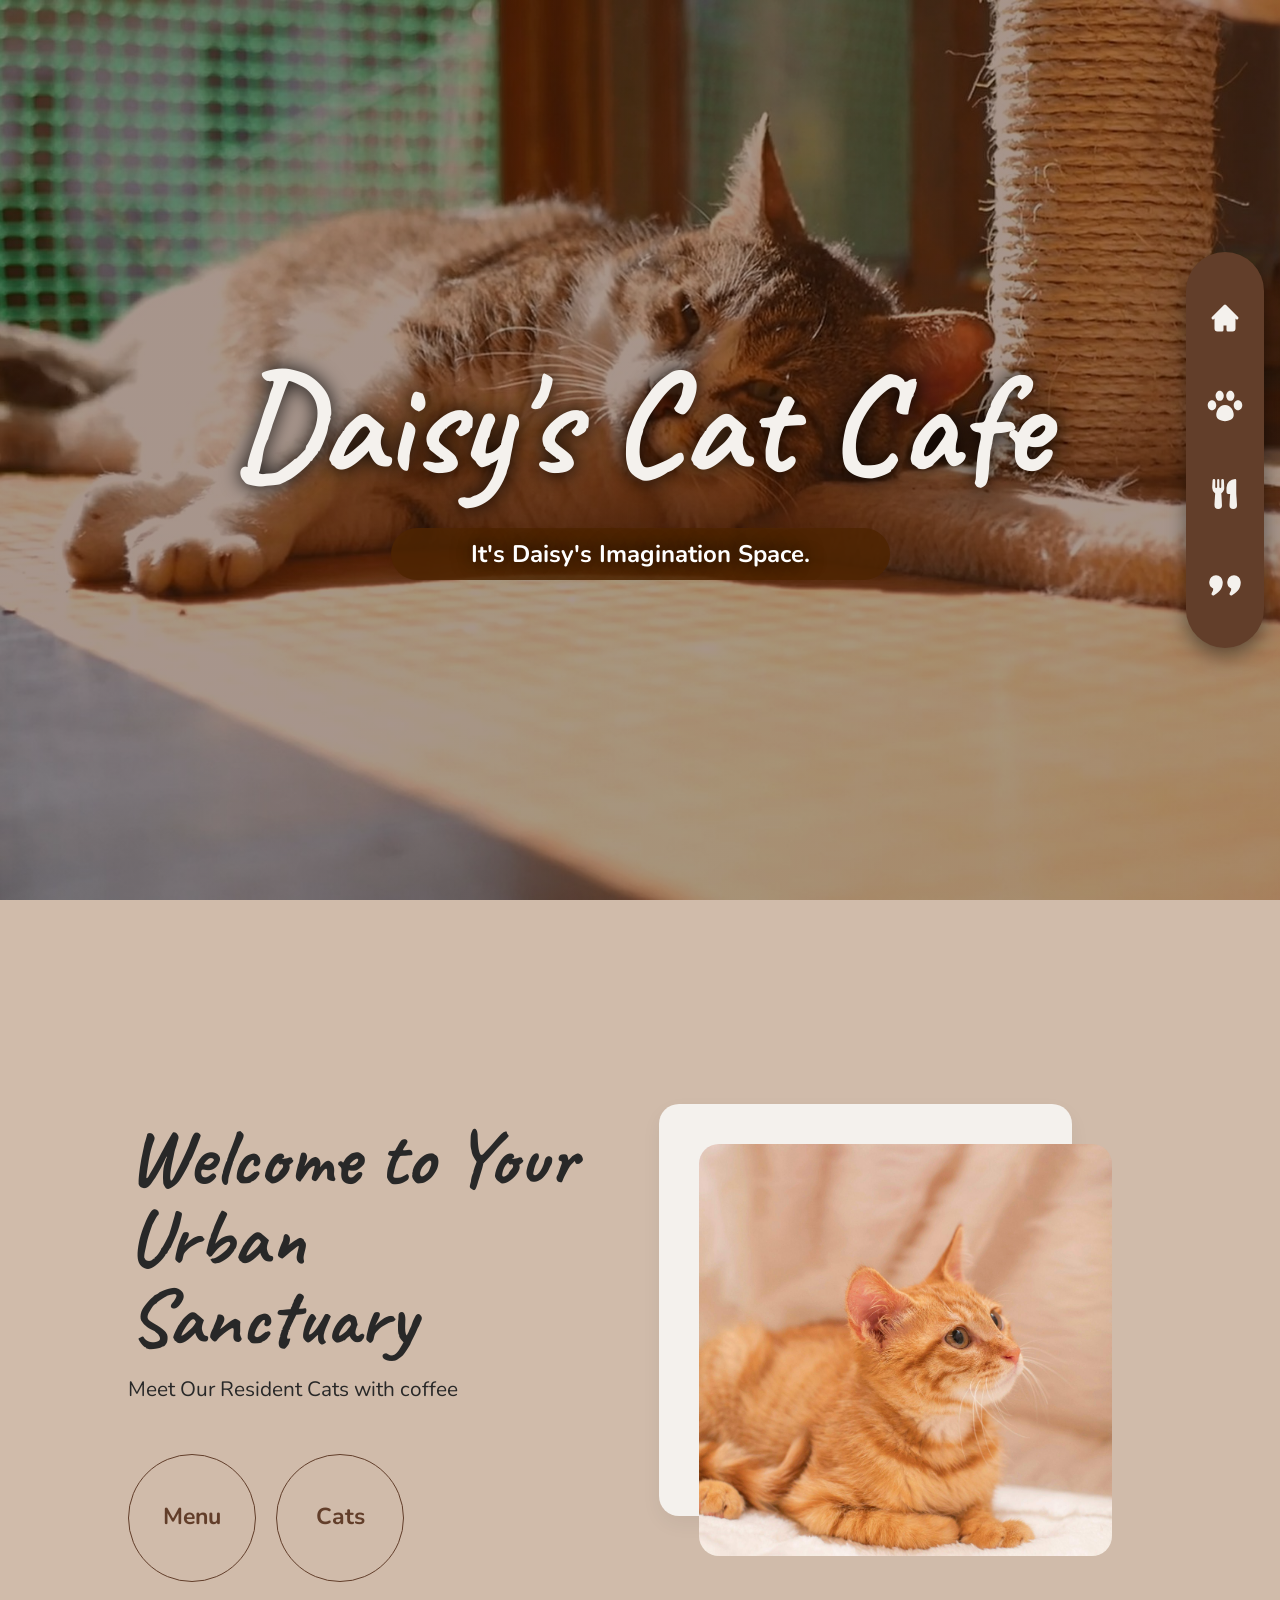
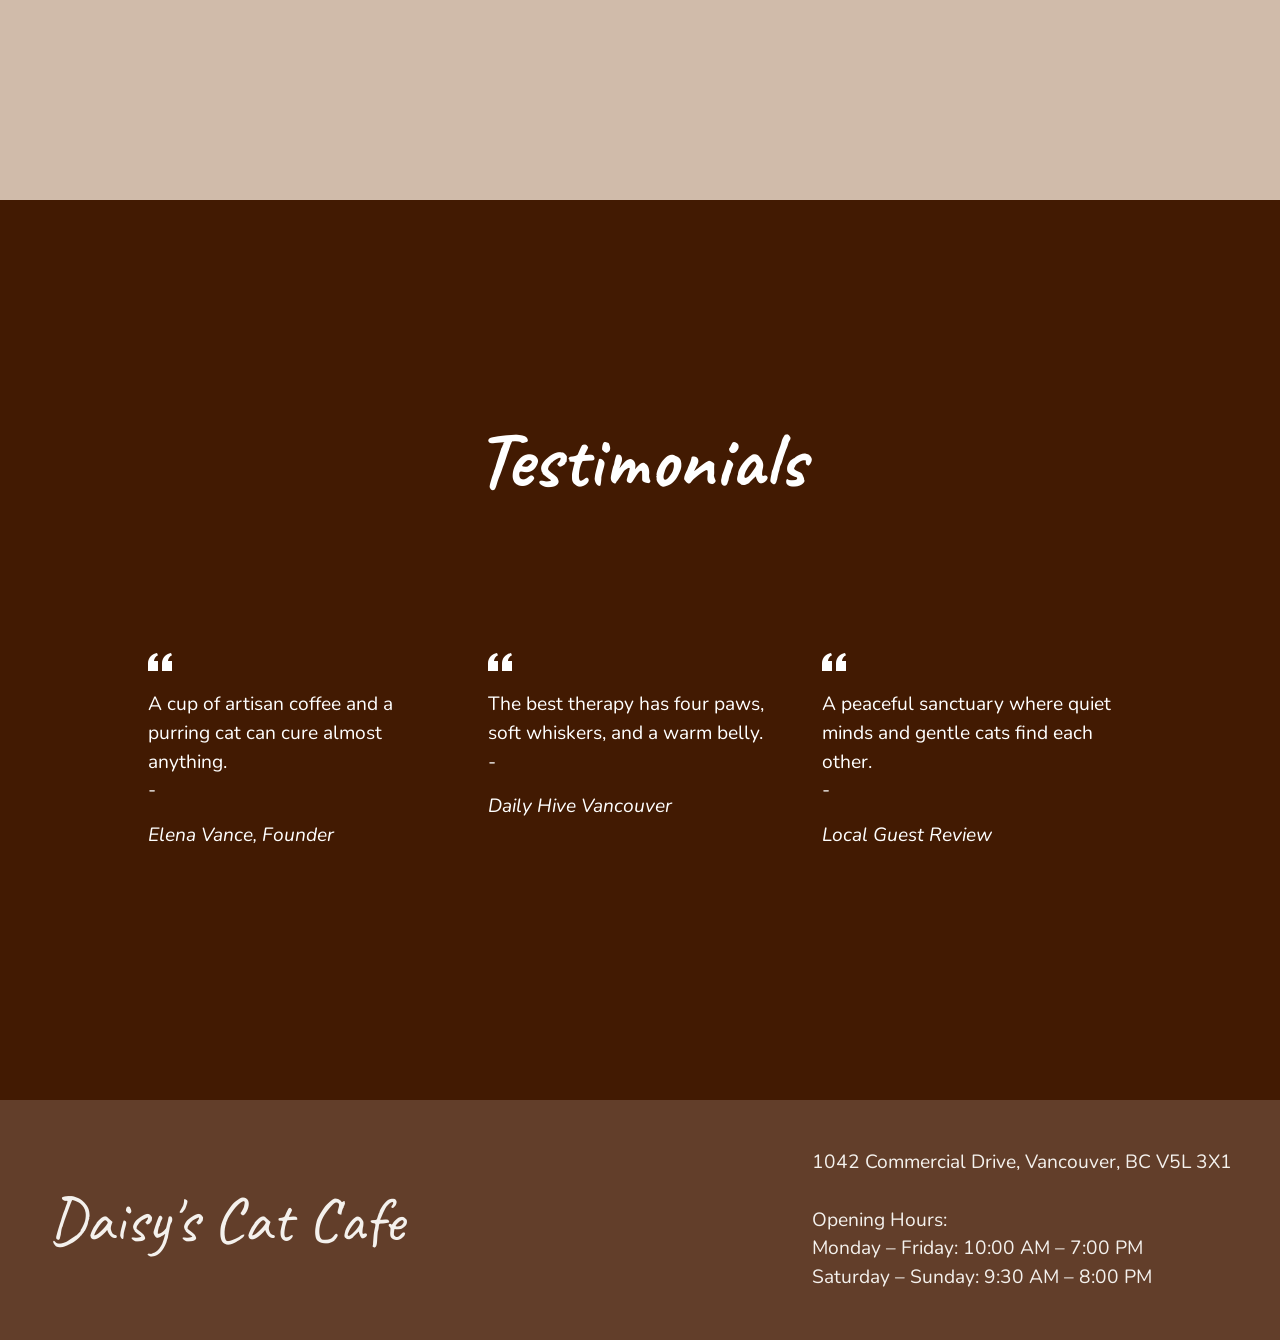
==== commit 8c056467: "address scripts problem" ====
--- a/index.html
+++ b/index.html
@@ -205,6 +205,6 @@
         </div>
       </footer>
     </div>
+    <script src="scripts/scripts.js" ></script>
   </body>
-  <script src="scripts/scripts.js" ></script>
 </html>
--- a/styles/styles.css
+++ b/styles/styles.css
@@ -97,6 +97,7 @@
   object-fit: cover;
   object-position: center;
 }
+
 /* Links
 --------------------------------------------- */
 a,
@@ -157,6 +158,7 @@
   right: 0;
   padding: 0;
   z-index: 1000;
+  box-shadow: 0 8px 20px rgba(0, 0, 0, 0.05) ;
 }
 .site-navigation {
   width: 100%;
@@ -184,6 +186,7 @@
     border-radius: 50px;
     padding: 2rem 0;
     margin: 0 1rem 0 0;
+    box-shadow: 0 8px 20px rgba(0, 0, 0, 0.438) ;
   }
 
   .site-navigation {
@@ -312,6 +315,7 @@
   }
 }
 
+/* about */
 .section-about {
   display: flex;
   flex-direction: column;
@@ -427,7 +431,7 @@
   }
 }
 
-
+/* testimonials */
 .dark-bg{
   background-color: rgb(66, 26, 2);
 }
@@ -520,41 +524,6 @@
   flex-direction: column;
   gap: 1rem;
 }
-.cats-grid {
-  display: flex;
-  flex-direction: column;
-  width: 100%;
-  padding: 2rem 10%;
-  gap: 1rem;
-  margin: 5rem 0;
-}
-.cat-card {
-  padding: 0;
-  margin: 0;
-}
-.cat-card img {
-  display: block;
-  width: 100%;
-  height: 100%;
-  aspect-ratio: 1/1;
-  object-fit: cover;
-  object-position: center;
-  border-radius: 20px;
-}
-.cat-info {
-  margin: 1rem 0;
-  display: flex;
-  flex-direction: column;
-  gap: 0;
-}
-.cat-age {
-  font-size: 1rem;
-}
-.cat-name {
-  font-size: 2rem;
-  line-height: 1.5;
-}
-
 @media (min-width: 62em) {
   .cats-bg{
   background-color: var(--primary-color);
@@ -575,6 +544,45 @@
   .manager-card{
     max-width: 300px;
   }
+}
+
+/* cats-list */
+.cats-grid {
+  display: flex;
+  flex-direction: column;
+  width: 100%;
+  padding: 2rem 10%;
+  gap: 1rem;
+  margin: 5rem 0;
+}
+.cat-card {
+  padding: 0;
+  margin: 0;
+}
+.cat-card img {
+  display: block;
+  width: 100%;
+  height: 100%;
+  aspect-ratio: 1/1;
+  object-fit: cover;
+  object-position: center;
+  border-radius: 20px;
+}
+.cat-info {
+  margin: 1rem 0;
+  display: flex;
+  flex-direction: column;
+  gap: 0;
+}
+.cat-age {
+  font-size: 1rem;
+}
+.cat-name {
+  font-size: 2rem;
+  line-height: 1.5;
+}
+
+@media (min-width: 62em) {
   .cats-grid {
     display: grid;
     grid-template-columns: repeat(3, 1fr);
@@ -597,25 +605,24 @@
   justify-content: center;
   width: 100%;
   height: 70vh;
+  text-shadow: 0px 0px 20px rgba(0, 0, 0, 1);
+  background-color: var(--secondary-color);
 }
 .menu-header img {
-  width: 100%;
-  height: 100%;
-  object-fit: cover;
-  object-position: left;
   position: relative;
-}
-.menu-banner-content {
+    object-position: left;
+}
+.menu-title{
   position: absolute;
   display: flex;
   flex-direction: column;
   justify-content: center;
   text-align: center;
-  padding: 4rem 0;
+  font-size: 4rem;
 
   width: 100%;
   height: inherit;
-  color: var(--bg-color);
+  color: var(--white-color);
   background-image: linear-gradient(
     var(--secondary-cover),
     var(--secondary-cover)
@@ -625,16 +632,23 @@
   .menu-header {
     height: 100vh;
   }
-}
-
-.padding-general {
+  .menu-title{
+    padding:0 10%;
+    font-size: 8rem;
+  }
+}
+
+/* menu-table */
+.menu-table-section{
+  padding: 0 ;
+}
+.menu-table-wrapper{
   padding: 10%;
-}
-
+  background-color: var(--primary-color);
+}
 .menu-table-wrapper h2 {
   font-size: 3rem;
   margin: 1rem 0;
-  color: var(--secondary-color);
 }
 .menu-table {
   text-align: left;
@@ -654,14 +668,12 @@
   padding-bottom: 1rem;
 }
 @media (min-width: 50em) {
-  .padding-general {
-    padding: 8%;
-  }
   .menu-table-wrapper {
     display: flex;
     flex-direction: column;
     align-items: center;
     gap: 2rem;
+    padding: 8%;
   }
   .menu-table-wrapper h2 {
     font-size: 4rem;
@@ -710,6 +722,7 @@
   }
 }
 
+/* gallery */
 .gallery-grid {
   margin: 0;
   display: grid;
@@ -723,6 +736,7 @@
     gap: 2rem;
     background-color: var(--primary-color);
     padding-bottom: 2rem;
+    padding:0 2rem 2rem;
   }
   .gallery-item{
     border-radius: 20px;
@@ -746,9 +760,8 @@
     grid-column: 5;
     grid-row: 1 / span 2;
   }
-
-}
-
+}
+/* form */
 .form-section {
   content: "";
   display: block;
@@ -835,8 +848,7 @@
   background-repeat: no-repeat;
   z-index: -1;
 }
-
-.white-background {
+.credits-bg {
   background-color: var(--bg-color);
   margin: 5%;
   padding: 5%;
@@ -869,7 +881,7 @@
 }
 
 @media (min-width: 50em) {
-  .white-background {
+  .credits-bg {
     margin: 10%;
     padding: 10%;
   }
